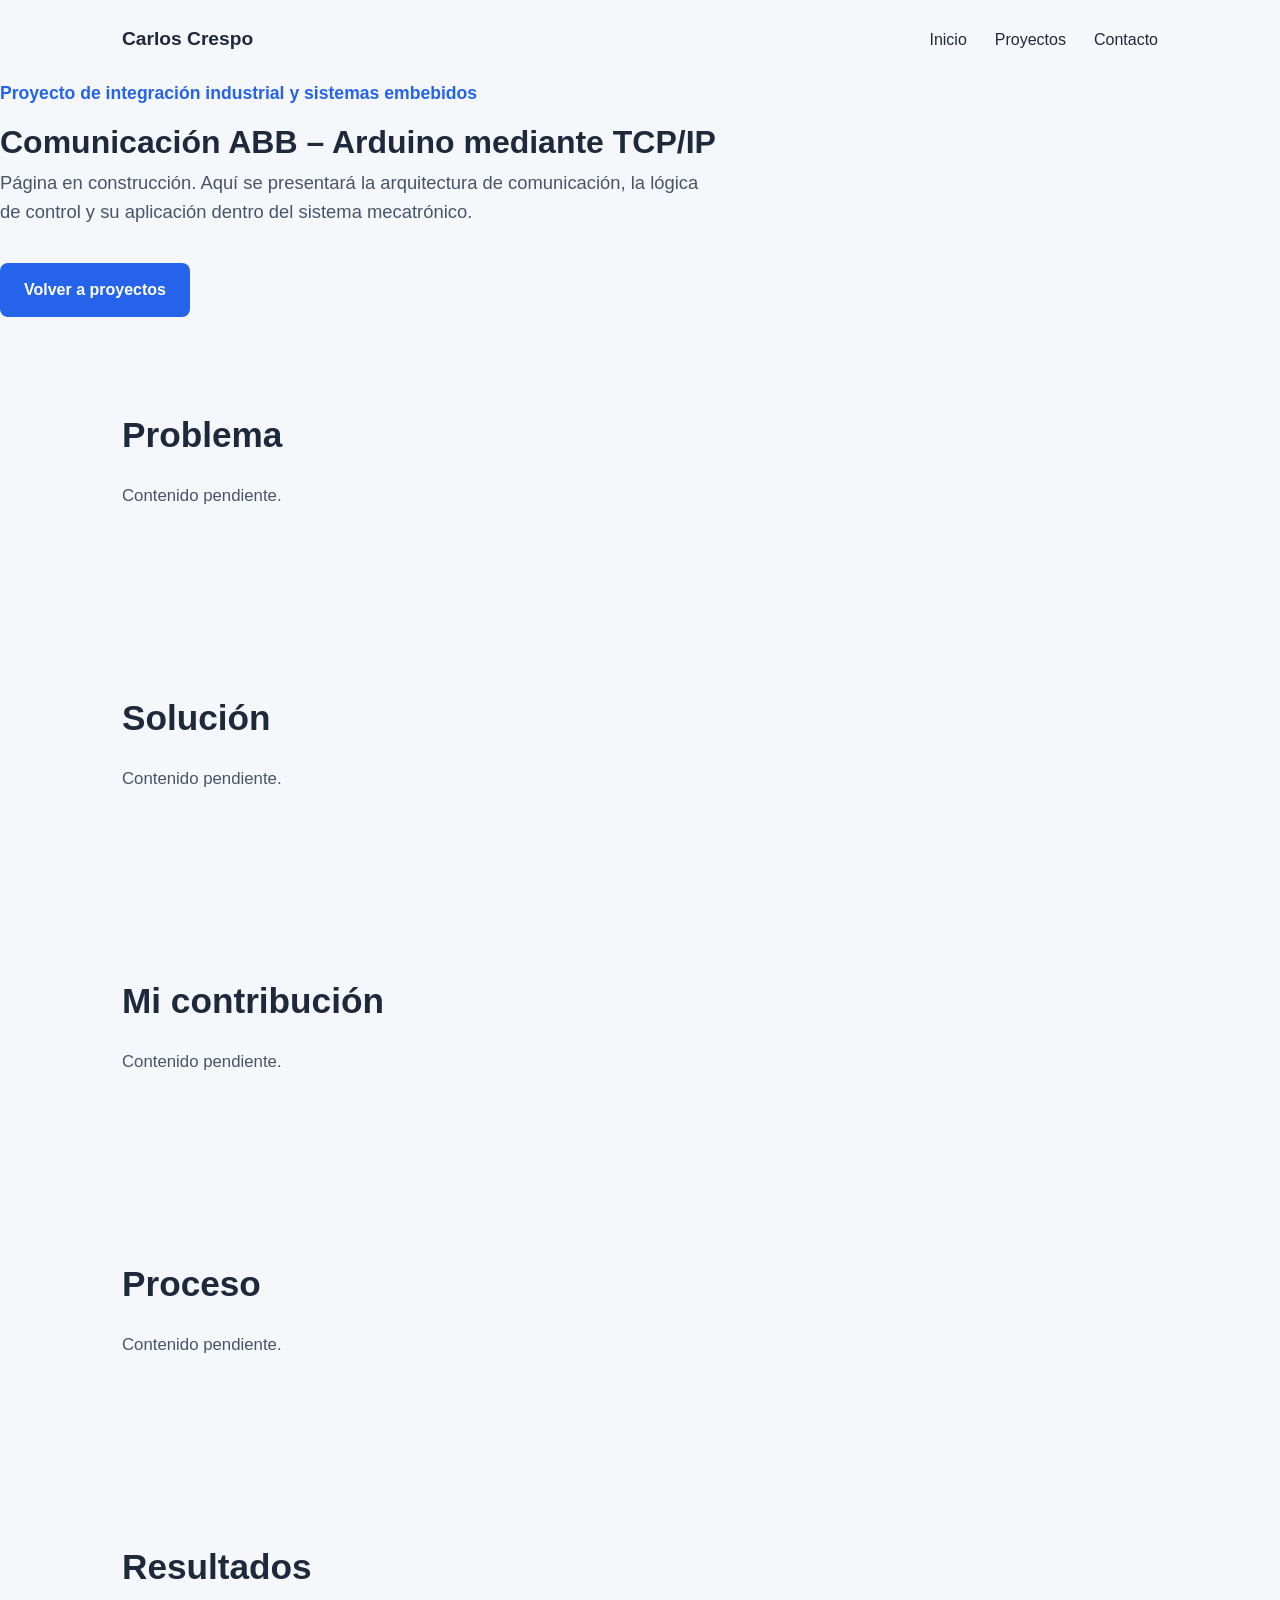
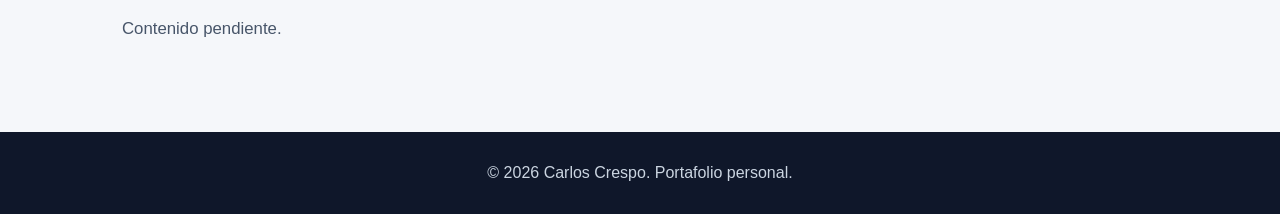
==== projects/abb-arduino-tcp.html @ 884f3fa5 "Crear página del proyecto ABB Arduino TCP IP" ====
<!DOCTYPE html>
<html lang="es">
<head>
    <meta charset="UTF-8">
    <meta name="viewport" content="width=device-width, initial-scale=1.0">
    <title>Comunicación ABB Arduino TCP/IP| Carlos Crespo</title>
    <link rel="stylesheet" href="../style.css">
</head>

<body>

    <header class="project-header">
        <nav class="navbar">
            <div class="logo">Carlos Crespo</div>

            <ul class="nav-links">
                <li><a href="../index.html">Inicio</a></li>
                <li><a href="../index.html#projects">Proyectos</a></li>
                <li><a href="../index.html#contact">Contacto</a></li>
            </ul>
        </nav>

        <div class="project-hero">
            <p class="intro">Proyecto de integración industrial y sistemas embebidos</p>
            <h1>Comunicación ABB – Arduino mediante TCP/IP</h1>
            <p class="description">
                Página en construcción. Aquí se presentará la arquitectura de comunicación,
                la lógica de control y su aplicación dentro del sistema mecatrónico.
            </p>

            <a href="../index.html#projects" class="button">Volver a proyectos</a>
        </div>
    </header>

    <main>

        <section class="section project-detail">
            <h2>Problema</h2>
            <p>
                Contenido pendiente.
            </p>
        </section>

        <section class="section project-detail">
            <h2>Solución</h2>
            <p>
                Contenido pendiente.
            </p>
        </section>

        <section class="section project-detail">
            <h2>Mi contribución</h2>
            <p>
                Contenido pendiente.
            </p>
        </section>

        <section class="section project-detail">
            <h2>Proceso</h2>
            <p>
                Contenido pendiente.
            </p>
        </section>

        <section class="section project-detail">
            <h2>Resultados</h2>
            <p>
                Contenido pendiente.
            </p>
        </section>

    </main>

    <footer>
        <p>© 2026 Carlos Crespo. Portafolio personal.</p>
    </footer>

</body>
</html>
---- style.css ----
/* ===== ESTILOS GENERALES ===== */

* {
    margin: 0;
    padding: 0;
    box-sizing: border-box;
}

html {
    scroll-behavior: smooth;
}

body {
    font-family: Arial, Helvetica, sans-serif;
    background-color: #f5f7fa;
    color: #1e293b;
    line-height: 1.6;
}

/* ===== BARRA DE NAVEGACIÓN ===== */

.navbar {
    width: 100%;
    max-width: 1100px;
    margin: 0 auto;
    padding: 24px 32px;

    display: flex;
    justify-content: space-between;
    align-items: center;
}

.logo {
    font-size: 1.2rem;
    font-weight: bold;
}

.nav-links {
    list-style: none;
    display: flex;
    gap: 28px;
}

.nav-links a {
    text-decoration: none;
    color: #1e293b;
    font-weight: 500;
}

.nav-links a:hover {
    color: #2563eb;
}

/* ===== PORTADA ===== */

.hero {
    min-height: 100vh;
    background-color: #ffffff;
}

.hero-content {
    width: 100%;
    max-width: 1100px;
    margin: 0 auto;
    padding: 110px 32px 140px;
}

.intro {
    font-size: 1.1rem;
    color: #2563eb;
    font-weight: bold;
    margin-bottom: 10px;
}

.hero h1 {
    font-size: 3.8rem;
    line-height: 1.1;
    margin-bottom: 12px;
}

.hero h2 {
    font-size: 2rem;
    font-weight: 500;
    color: #475569;
    margin-bottom: 24px;
}

.description {
    max-width: 720px;
    font-size: 1.15rem;
    color: #475569;
    margin-bottom: 36px;
}

.button {
    display: inline-block;
    background-color: #2563eb;
    color: #ffffff;
    text-decoration: none;
    padding: 14px 24px;
    border-radius: 8px;
    font-weight: bold;
}

.button:hover {
    background-color: #1d4ed8;
}

/* ===== SECCIONES ===== */

.section {
    width: 100%;
    max-width: 1100px;
    margin: 0 auto;
    padding: 90px 32px;
}

.section h2 {
    font-size: 2.2rem;
    margin-bottom: 20px;
}

.section p {
    max-width: 800px;
    font-size: 1.05rem;
    color: #475569;
}

/* ===== PROYECTOS ===== */

.section-header {
    margin-bottom: 42px;
}

.section-header p {
    margin-top: 12px;
}

.projects-grid {
    display: grid;
    grid-template-columns: repeat(2, 1fr);
    gap: 28px;
}

.project-card {
    background-color: #ffffff;
    border: 1px solid #e2e8f0;
    border-radius: 18px;
    padding: 30px;
    box-shadow: 0 12px 30px rgba(15, 23, 42, 0.06);
    transition: transform 0.25s ease, box-shadow 0.25s ease;
}

.project-card:hover {
    transform: translateY(-6px);
    box-shadow: 0 18px 40px rgba(15, 23, 42, 0.12);
}

.project-content h3 {
    font-size: 1.35rem;
    line-height: 1.3;
    margin-bottom: 16px;
}

.project-content p {
    font-size: 1rem;
    color: #475569;
    margin-bottom: 22px;
}

.project-tags {
    display: flex;
    flex-wrap: wrap;
    gap: 10px;
    margin-bottom: 26px;
}

.project-tags span {
    display: inline-block;
    background-color: #eff6ff;
    color: #1d4ed8;
    padding: 7px 12px;
    border-radius: 999px;
    font-size: 0.88rem;
    font-weight: 600;
}

.project-link {
    display: inline-block;
    text-decoration: none;
    color: #2563eb;
    font-weight: bold;
    transition: color 0.2s ease;
}

.project-link:hover {
    color: #1d4ed8;
}

/* ===== PIE DE PÁGINA ===== */

footer {
    background-color: #0f172a;
    color: #cbd5e1;
    text-align: center;
    padding: 28px 20px;
}

/* ===== RESPONSIVE ===== */

@media (max-width: 768px) {
    .navbar {
        flex-direction: column;
        gap: 18px;
    }

    .nav-links {
        gap: 16px;
        flex-wrap: wrap;
        justify-content: center;
    }

    .hero-content {
        padding-top: 80px;
    }

    .hero h1 {
        font-size: 2.6rem;
    }

    .hero h2 {
        font-size: 1.5rem;
    }

    .description {
        font-size: 1rem;
    }

    .section h2 {
        font-size: 1.8rem;
    }
        .projects-grid {
        grid-template-columns: 1fr;
    }

    .project-card {
        padding: 24px;
    }
}
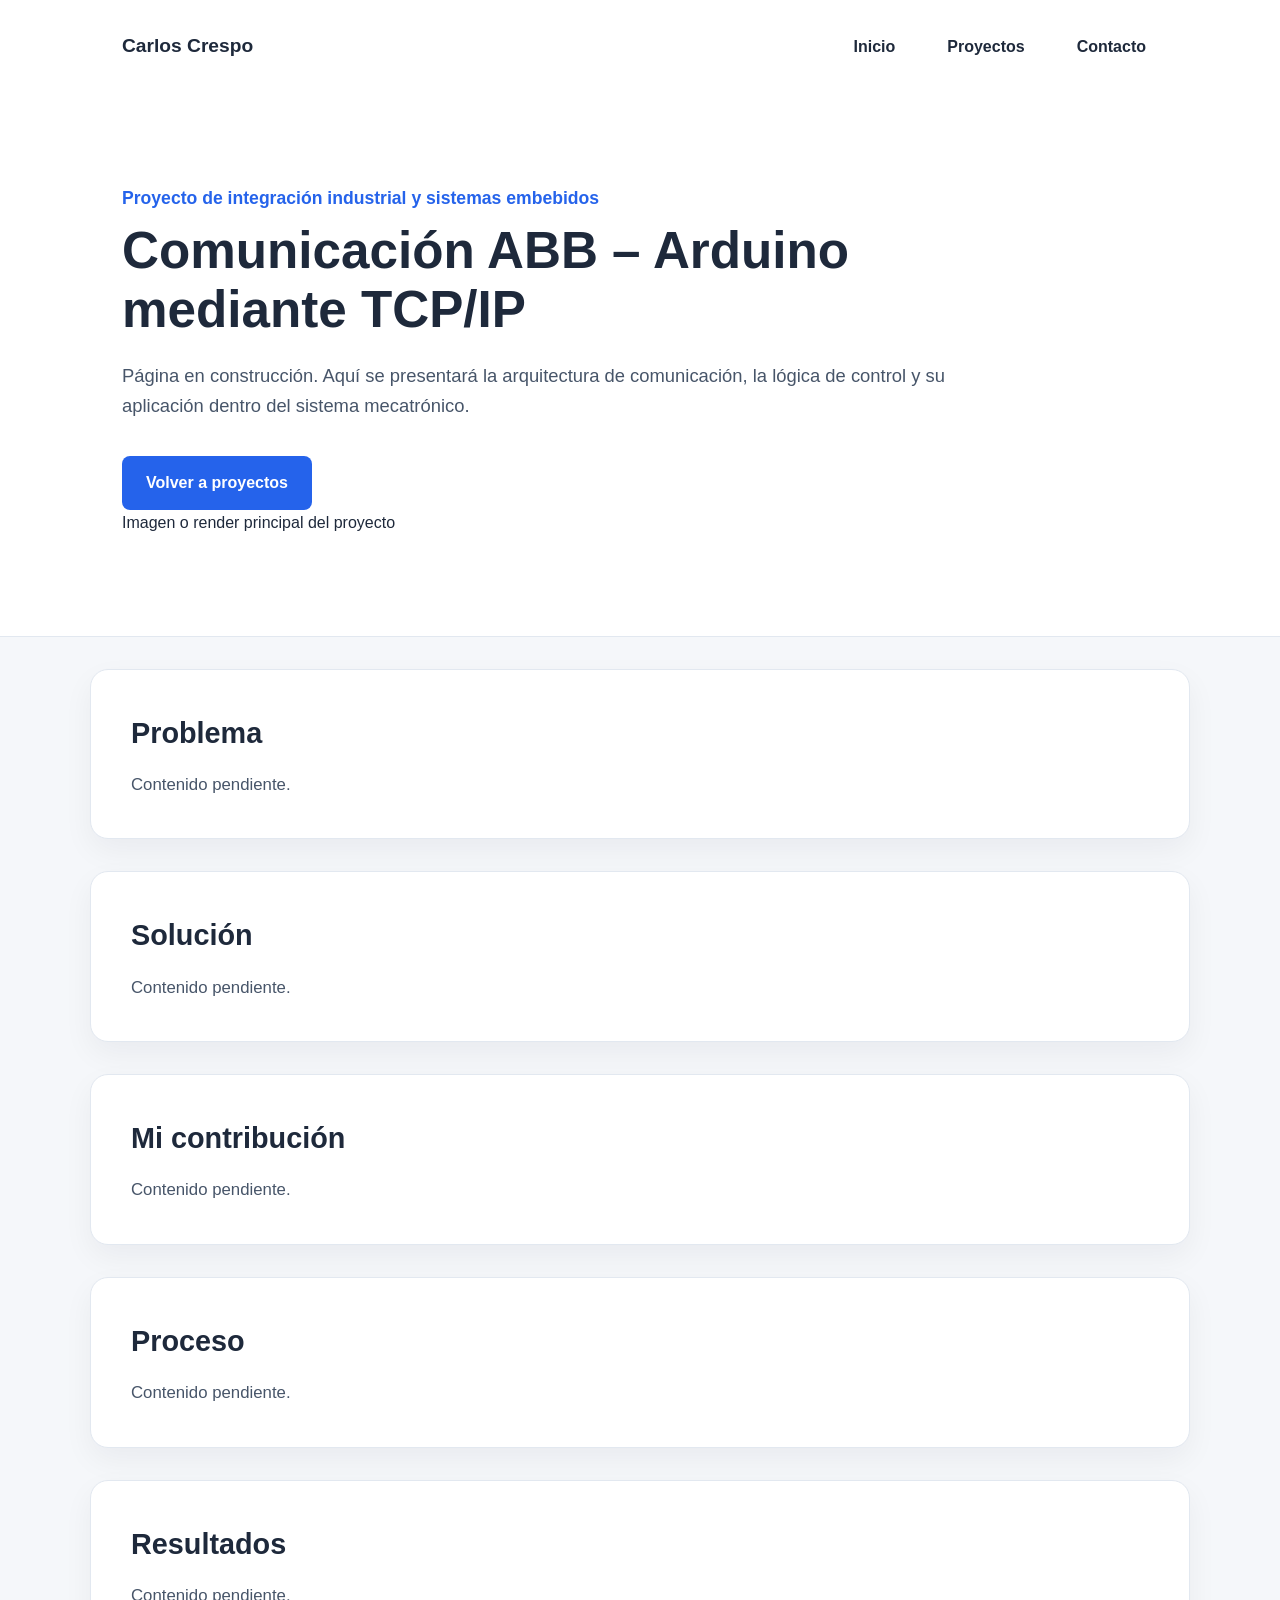
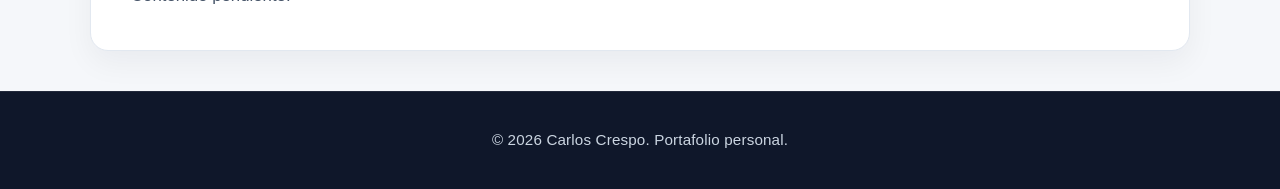
==== commit c888e65c: "Preparar Imagenes de proyectos" ====
--- a/projects/abb-arduino-tcp.html
+++ b/projects/abb-arduino-tcp.html
@@ -29,6 +29,11 @@
             </p>
 
             <a href="../index.html#projects" class="button">Volver a proyectos</a>
+            
+            <div class="project-hero-media">
+                <span>Imagen o render principal del proyecto</span>
+            </div>
+
         </div>
     </header>
 
--- a/style.css
+++ b/style.css
@@ -23,7 +23,7 @@
     width: 100%;
     max-width: 1100px;
     margin: 0 auto;
-    padding: 24px 32px;
+    padding: 26px 32px;
 
     display: flex;
     justify-content: space-between;
@@ -42,12 +42,17 @@
 }
 
 .nav-links a {
+    display: inline-block;
     text-decoration: none;
     color: #1e293b;
-    font-weight: 500;
+    font-weight: 600;
+    padding: 8px 12px;
+    border-radius: 999px;
+    transition: background-color 0.2s ease, color 0.2s ease;
 }
 
 .nav-links a:hover {
+    background-color: #eff6ff;
     color: #2563eb;
 }
 
@@ -63,6 +68,17 @@
     max-width: 1100px;
     margin: 0 auto;
     padding: 110px 32px 140px;
+}
+
+.hero-grid {
+    display: grid;
+    grid-template-columns: 1.45fr 0.85fr;
+    gap: 56px;
+    align-items: center;
+}
+
+.hero-main {
+    max-width: 760px;
 }
 
 .intro {
@@ -106,6 +122,37 @@
     background-color: #1d4ed8;
 }
 
+.hero-panel {
+    background-color: #f8fafc;
+    border: 1px solid #e2e8f0;
+    border-radius: 24px;
+    padding: 34px;
+    box-shadow: 0 18px 45px rgba(15, 23, 42, 0.08);
+}
+
+.hero-panel-label {
+    font-size: 0.95rem;
+    font-weight: bold;
+    color: #2563eb;
+    margin-bottom: 20px;
+}
+
+.hero-panel-items {
+    display: flex;
+    flex-direction: column;
+    gap: 14px;
+}
+
+.hero-panel-items span {
+    display: block;
+    background-color: #ffffff;
+    border: 1px solid #e2e8f0;
+    border-radius: 14px;
+    padding: 14px 16px;
+    font-weight: 600;
+    color: #1e293b;
+}
+
 /* ===== SECCIONES ===== */
 
 .section {
@@ -197,13 +244,200 @@
     color: #1d4ed8;
 }
 
+/* ===== SOBRE MÍ ===== */
+
+.about-grid {
+    display: grid;
+    grid-template-columns: 1.4fr 1fr;
+    gap: 32px;
+    align-items: stretch;
+}
+
+.about-text,
+.about-highlight {
+    background-color: #ffffff;
+    border: 1px solid #e2e8f0;
+    border-radius: 18px;
+    padding: 34px;
+    box-shadow: 0 12px 30px rgba(15, 23, 42, 0.05);
+}
+
+.about-text p {
+    max-width: none;
+    font-size: 1.08rem;
+}
+
+.about-highlight h3 {
+    font-size: 1.3rem;
+    margin-bottom: 14px;
+}
+
+.about-highlight p {
+    max-width: none;
+    font-size: 1rem;
+}
+
+
+/* ===== ÁREAS TÉCNICAS ===== */
+
+.skills-grid {
+    display: grid;
+    grid-template-columns: repeat(2, 1fr);
+    gap: 28px;
+}
+
+.skill-card {
+    background-color: #ffffff;
+    border: 1px solid #e2e8f0;
+    border-radius: 18px;
+    padding: 30px;
+    box-shadow: 0 12px 30px rgba(15, 23, 42, 0.05);
+}
+
+.skill-card h3 {
+    font-size: 1.3rem;
+    margin-bottom: 14px;
+}
+
+.skill-card p {
+    max-width: none;
+    font-size: 1rem;
+}
+
+
+/* ===== LOGROS ===== */
+
+.achievements-grid {
+    display: grid;
+    grid-template-columns: repeat(3, 1fr);
+    gap: 28px;
+}
+
+.achievement-card {
+    background-color: #ffffff;
+    border: 1px solid #e2e8f0;
+    border-radius: 18px;
+    padding: 30px;
+    box-shadow: 0 12px 30px rgba(15, 23, 42, 0.05);
+}
+
+.achievement-card h3 {
+    font-size: 1.22rem;
+    margin-bottom: 14px;
+}
+
+.achievement-card p {
+    max-width: none;
+    font-size: 1rem;
+}
+
+
+/* ===== CONTACTO ===== */
+
+.contact-box {
+    background-color: #ffffff;
+    border: 1px solid #e2e8f0;
+    border-radius: 24px;
+    padding: 44px;
+    display: flex;
+    justify-content: space-between;
+    align-items: center;
+    gap: 36px;
+    box-shadow: 0 12px 30px rgba(15, 23, 42, 0.06);
+}
+
+.contact-text h2 {
+    font-size: 2.2rem;
+    margin-bottom: 14px;
+}
+
+.contact-text p {
+    max-width: 600px;
+}
+
+.contact-links {
+    display: flex;
+    flex-wrap: wrap;
+    gap: 14px;
+}
+
+.contact-link {
+    display: inline-block;
+    text-decoration: none;
+    background-color: #eff6ff;
+    color: #1d4ed8;
+    padding: 13px 20px;
+    border-radius: 999px;
+    font-weight: bold;
+    transition: background-color 0.2s ease, color 0.2s ease;
+}
+
+.contact-link:hover {
+    background-color: #2563eb;
+    color: #ffffff;
+}
+
+/* ===== PÁGINAS INDIVIDUALES DE PROYECTO ===== */
+
+.project-header {
+    background-color: #ffffff;
+    border-bottom: 1px solid #e2e8f0;
+}
+
+.project-hero {
+    width: 100%;
+    max-width: 1100px;
+    margin: 0 auto;
+    padding: 90px 32px 100px;
+}
+
+.project-hero h1 {
+    max-width: 900px;
+    font-size: 3.2rem;
+    line-height: 1.15;
+    margin-bottom: 22px;
+}
+
+.project-hero .description {
+    max-width: 850px;
+    margin-bottom: 36px;
+}
+
+.project-detail {
+    background-color: #ffffff;
+    border: 1px solid #e2e8f0;
+    border-radius: 18px;
+    padding: 40px;
+    margin-top: 32px;
+    margin-bottom: 32px;
+    box-shadow: 0 12px 30px rgba(15, 23, 42, 0.05);
+}
+
+.project-detail h2 {
+    font-size: 1.8rem;
+    margin-bottom: 16px;
+}
+
+.project-detail p {
+    max-width: 900px;
+    font-size: 1.05rem;
+    color: #475569;
+}
+
 /* ===== PIE DE PÁGINA ===== */
 
 footer {
+    margin-top: 40px;
     background-color: #0f172a;
     color: #cbd5e1;
     text-align: center;
-    padding: 28px 20px;
+    padding: 36px 20px;
+    border-top: 1px solid rgba(255, 255, 255, 0.08);
+}
+
+footer p {
+    font-size: 0.95rem;
+    letter-spacing: 0.01em;
 }
 
 /* ===== RESPONSIVE ===== */
@@ -215,7 +449,7 @@
     }
 
     .nav-links {
-        gap: 16px;
+        gap: 10px;
         flex-wrap: wrap;
         justify-content: center;
     }
@@ -246,4 +480,58 @@
     .project-card {
         padding: 24px;
     }
-}
+    .project-hero {
+        padding: 70px 24px 80px;
+    }
+
+    .project-hero h1 {
+        font-size: 2.3rem;
+    }
+
+    .project-detail {
+        padding: 28px 24px;
+        margin-top: 22px;
+        margin-bottom: 22px;
+    }
+
+    .project-detail h2 {
+        font-size: 1.5rem;
+    }
+
+        .about-grid,
+    .skills-grid,
+    .achievements-grid {
+        grid-template-columns: 1fr;
+    }
+
+    .about-text,
+    .about-highlight,
+    .skill-card,
+    .achievement-card {
+        padding: 24px;
+    }
+
+    .contact-box {
+        flex-direction: column;
+        align-items: flex-start;
+        padding: 30px 24px;
+    }
+
+    .contact-text h2 {
+        font-size: 1.8rem;
+    }
+
+    .contact-links {
+        width: 100%;
+    }
+
+        .hero-grid {
+        grid-template-columns: 1fr;
+        gap: 40px;
+    }
+
+    .hero-panel {
+        padding: 26px 22px;
+    }
+    
+}
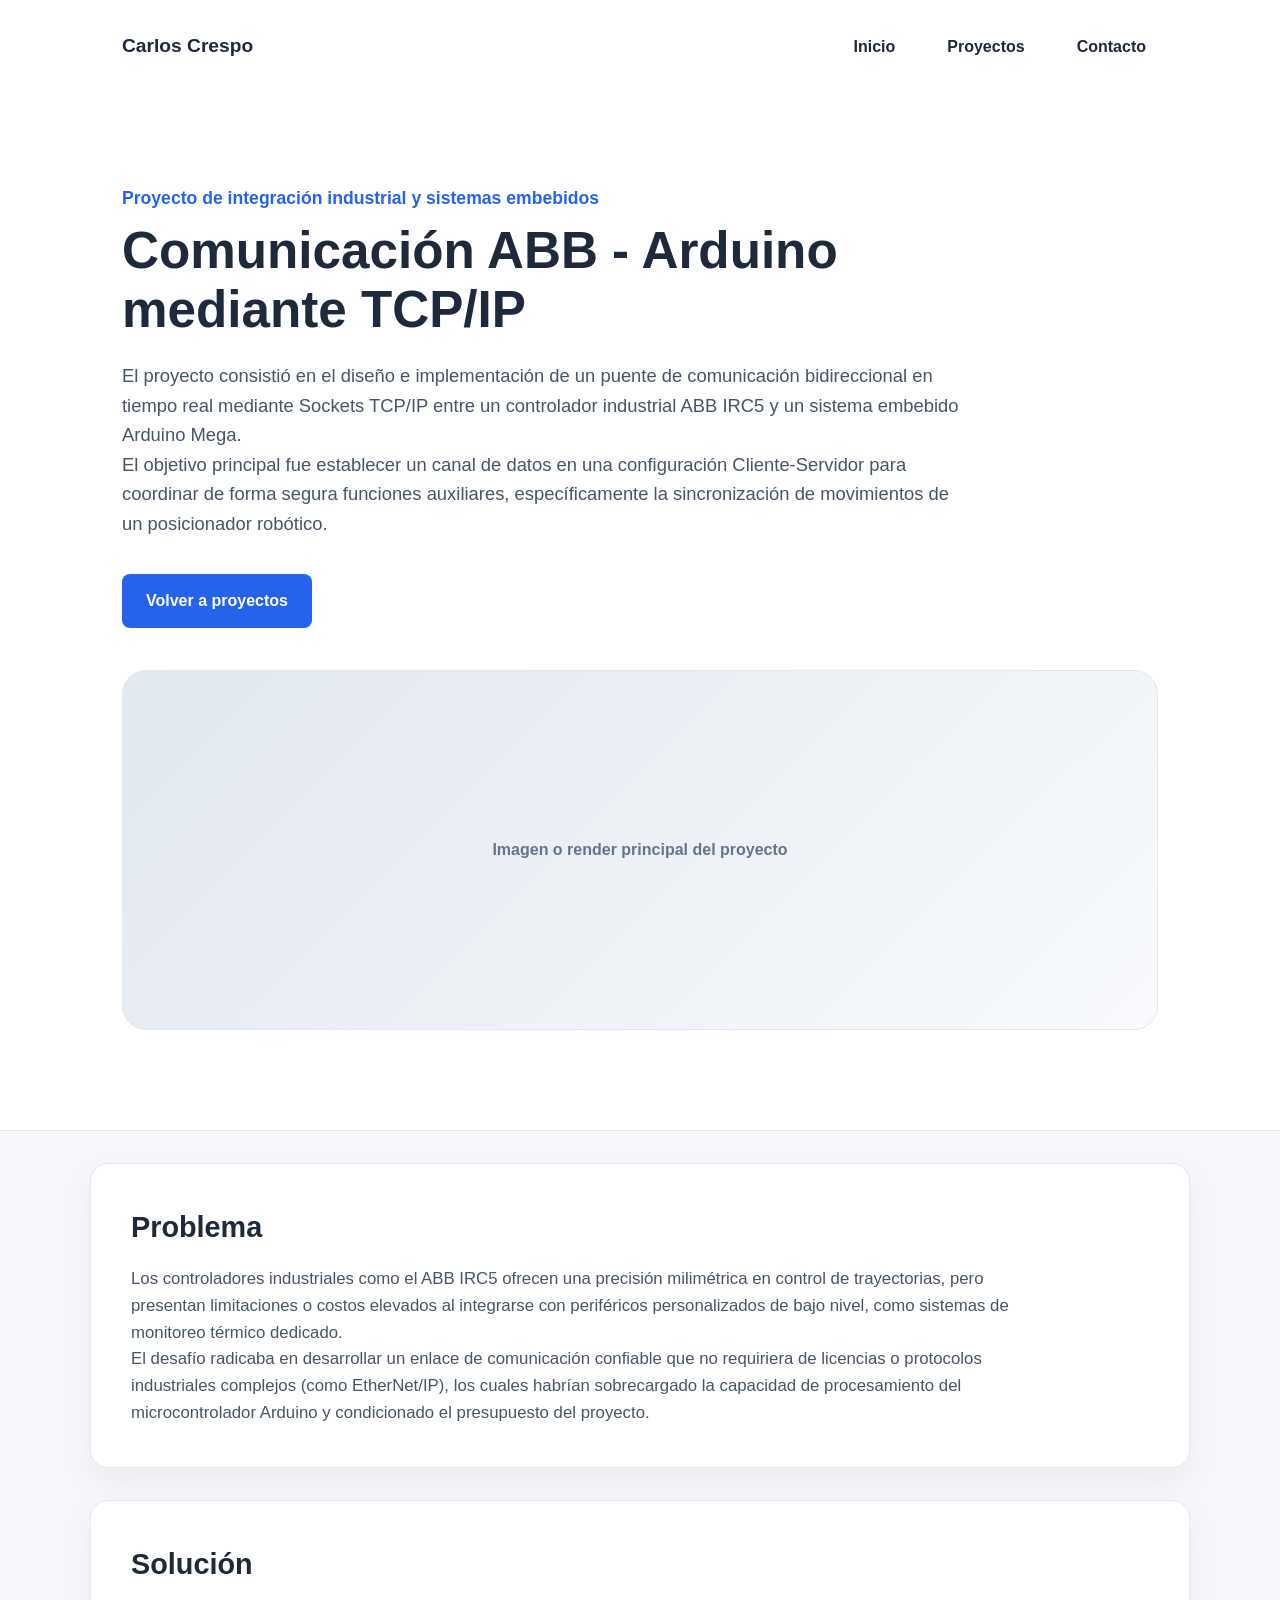
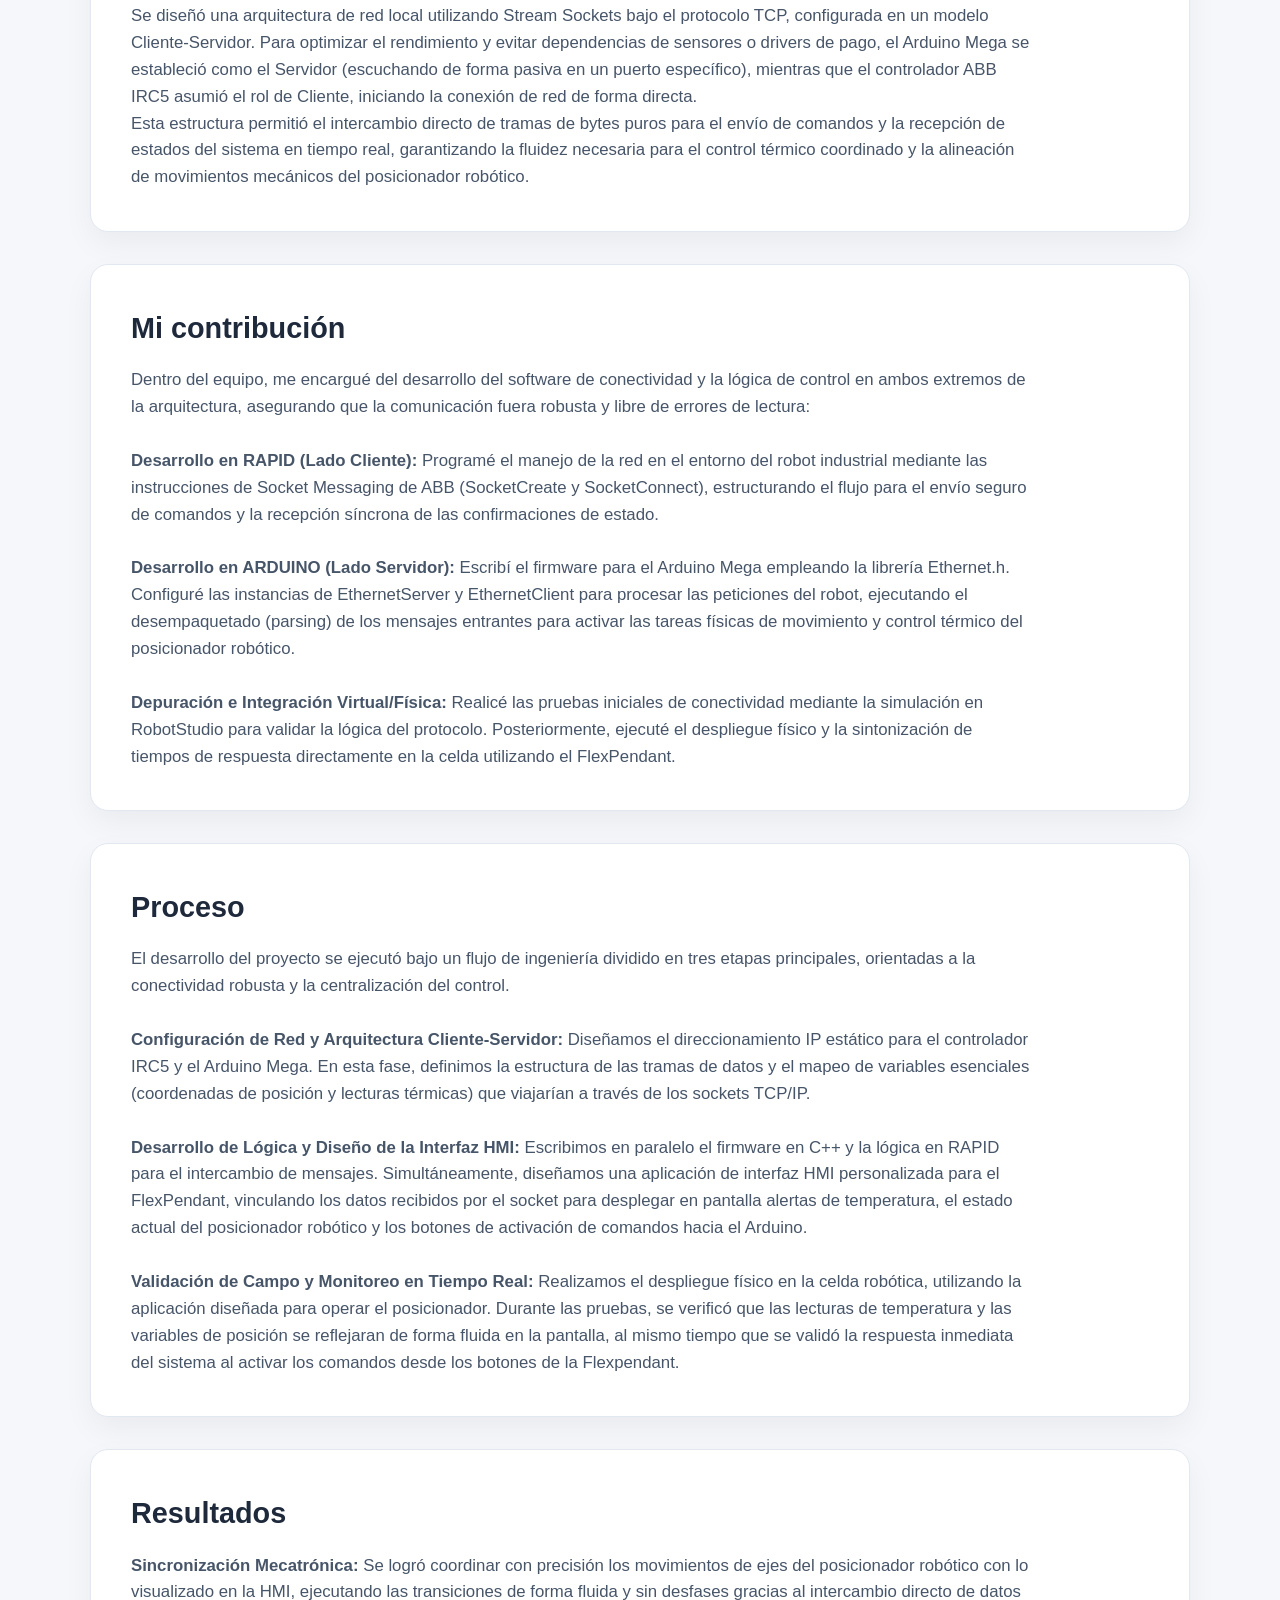
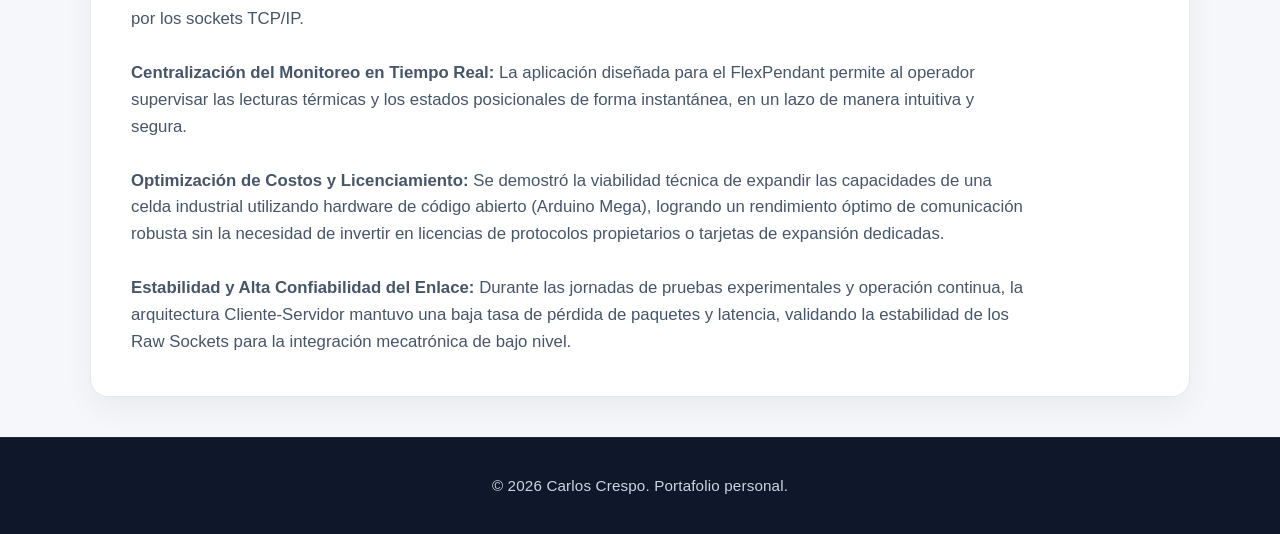
==== commit b6520735: "Contenido Proyectos: TCP - KIT" ====
--- a/projects/abb-arduino-tcp.html
+++ b/projects/abb-arduino-tcp.html
@@ -22,10 +22,12 @@
 
         <div class="project-hero">
             <p class="intro">Proyecto de integración industrial y sistemas embebidos</p>
-            <h1>Comunicación ABB – Arduino mediante TCP/IP</h1>
+            <h1>Comunicación ABB - Arduino mediante TCP/IP</h1>
             <p class="description">
-                Página en construcción. Aquí se presentará la arquitectura de comunicación,
-                la lógica de control y su aplicación dentro del sistema mecatrónico.
+                El proyecto consistió en el diseño e implementación de un puente de comunicación bidireccional en tiempo real mediante
+                Sockets TCP/IP entre un controlador industrial ABB IRC5 y un sistema embebido Arduino Mega.<br>
+                El objetivo principal fue establecer un canal de datos en una configuración Cliente-Servidor para coordinar de forma segura funciones auxiliares,  
+                específicamente la sincronización de movimientos de un posicionador robótico.
             </p>
 
             <a href="../index.html#projects" class="button">Volver a proyectos</a>
@@ -42,35 +44,87 @@
         <section class="section project-detail">
             <h2>Problema</h2>
             <p>
-                Contenido pendiente.
+                Los controladores industriales como el ABB IRC5 ofrecen una precisión milimétrica en control de trayectorias, pero presentan 
+                limitaciones o costos elevados al integrarse con periféricos personalizados de bajo nivel, como sistemas de monitoreo térmico 
+                dedicado. <br>
+                El desafío radicaba en desarrollar un enlace de comunicación confiable que no requiriera de licencias o protocolos
+                industriales complejos (como EtherNet/IP), los cuales habrían sobrecargado la capacidad de procesamiento del microcontrolador 
+                Arduino y condicionado el presupuesto del proyecto.
             </p>
         </section>
 
         <section class="section project-detail">
             <h2>Solución</h2>
             <p>
-                Contenido pendiente.
+                Se diseñó una arquitectura de red local utilizando Stream Sockets bajo el protocolo TCP, configurada en un modelo Cliente-Servidor. 
+                Para optimizar el rendimiento y evitar dependencias de sensores o drivers de pago, el Arduino Mega se estableció como el Servidor 
+                (escuchando de forma pasiva en un puerto específico), mientras que el controlador ABB IRC5 asumió el rol de Cliente, iniciando la
+                conexión de red de forma directa.<br>
+                Esta estructura permitió el intercambio directo de tramas de bytes puros para el envío de comandos y la recepción de estados del sistema
+                en tiempo real, garantizando la fluidez necesaria para el control térmico coordinado y la alineación de movimientos mecánicos del 
+                posicionador robótico.
             </p>
         </section>
 
         <section class="section project-detail">
             <h2>Mi contribución</h2>
             <p>
-                Contenido pendiente.
+                Dentro del equipo, me encargué del desarrollo del software de conectividad y la lógica de control en ambos extremos de la arquitectura,
+                asegurando que la comunicación fuera robusta y libre de errores de lectura:<br><br>
+
+                <b>Desarrollo en RAPID (Lado Cliente):</b> Programé el manejo de la red en el entorno del robot industrial mediante las instrucciones 
+                de Socket Messaging de ABB (SocketCreate y SocketConnect), estructurando el flujo para el envío seguro de comandos y la recepción síncrona
+                de las confirmaciones de estado.<br><br>
+
+                <b>Desarrollo en ARDUINO (Lado Servidor):</b> Escribí el firmware para el Arduino Mega empleando la librería Ethernet.h. Configuré las instancias
+                de EthernetServer y EthernetClient para procesar las peticiones del robot, ejecutando el desempaquetado (parsing) de los mensajes entrantes para
+                activar las tareas físicas de movimiento y control térmico del posicionador robótico.<br><br>
+
+                <b>Depuración e Integración Virtual/Física:</b> Realicé las pruebas iniciales de conectividad mediante la simulación en RobotStudio para validar 
+                la lógica del protocolo. Posteriormente, ejecuté el despliegue físico y la sintonización de tiempos de respuesta directamente en la celda
+                utilizando el FlexPendant.
+
             </p>
         </section>
 
         <section class="section project-detail">
             <h2>Proceso</h2>
             <p>
-                Contenido pendiente.
+                El desarrollo del proyecto se ejecutó bajo un flujo de ingeniería dividido en tres etapas principales, orientadas a la conectividad 
+                robusta y la centralización del control.<br><br>
+
+                <b>Configuración de Red y Arquitectura Cliente-Servidor:</b> Diseñamos el direccionamiento IP estático para el controlador IRC5 y el
+                Arduino Mega. En esta fase, definimos la estructura de las tramas de datos y el mapeo de variables esenciales (coordenadas de posición y 
+                lecturas térmicas) que viajarían a través de los sockets TCP/IP.<br><br>
+
+                <b>Desarrollo de Lógica y Diseño de la Interfaz HMI:</b> Escribimos en paralelo el firmware en C++ y la lógica en RAPID para el intercambio 
+                de mensajes. Simultáneamente, diseñamos una aplicación de interfaz HMI personalizada para el FlexPendant, vinculando los datos recibidos por
+                el socket para desplegar en pantalla alertas de temperatura, el estado actual del posicionador robótico y los botones de activación de comandos
+                hacia el Arduino.<br><br>
+
+                <b>Validación de Campo y Monitoreo en Tiempo Real:</b> Realizamos el despliegue físico en la celda robótica, utilizando la aplicación diseñada
+                para operar el posicionador. Durante las pruebas, se verificó que las lecturas de temperatura y las variables de posición se reflejaran de forma
+                fluida en la pantalla, al mismo tiempo que se validó la respuesta inmediata del sistema al activar los comandos desde los botones de la Flexpendant.
+
             </p>
         </section>
 
         <section class="section project-detail">
             <h2>Resultados</h2>
             <p>
-                Contenido pendiente.
+                <b>Sincronización Mecatrónica:</b> Se logró coordinar con precisión los movimientos de ejes del posicionador robótico con lo visualizado en la HMI,
+                ejecutando las transiciones de forma fluida y sin desfases gracias al intercambio directo de datos por los sockets TCP/IP.<br><br>
+
+                <b>Centralización del Monitoreo en Tiempo Real:</b> La aplicación diseñada para el FlexPendant permite al operador
+                supervisar las lecturas térmicas y los estados posicionales de forma instantánea, en un lazo de manera intuitiva y segura.<br><br>
+
+                <b>Optimización de Costos y Licenciamiento:</b> Se demostró la viabilidad técnica de expandir las capacidades de una celda industrial utilizando
+                hardware de código abierto (Arduino Mega), logrando un rendimiento óptimo de comunicación robusta sin la necesidad de invertir en licencias de
+                protocolos propietarios o tarjetas de expansión dedicadas.<br><br>
+
+                <b>Estabilidad y Alta Confiabilidad del Enlace:</b> Durante las jornadas de pruebas experimentales y operación continua,
+                la arquitectura Cliente-Servidor mantuvo una baja tasa de pérdida de paquetes y latencia, validando la estabilidad de los Raw Sockets para 
+                la integración mecatrónica de bajo nivel.
             </p>
         </section>
 
--- a/style.css
+++ b/style.css
@@ -189,11 +189,30 @@
     gap: 28px;
 }
 
+.project-card-media {
+    height: 210px;
+    background: linear-gradient(135deg, #e2e8f0, #f8fafc);
+    border-bottom: 1px solid #e2e8f0;
+    display: flex;
+    align-items: center;
+    justify-content: center;
+    color: #64748b;
+    font-size: 0.95rem;
+    font-weight: 600;
+}
+
+.project-card-media img {
+    width: 100%;
+    height: 100%;
+    display: block;
+    object-fit: cover;
+}
+
 .project-card {
     background-color: #ffffff;
     border: 1px solid #e2e8f0;
     border-radius: 18px;
-    padding: 30px;
+    overflow: hidden;
     box-shadow: 0 12px 30px rgba(15, 23, 42, 0.06);
     transition: transform 0.25s ease, box-shadow 0.25s ease;
 }
@@ -201,6 +220,10 @@
 .project-card:hover {
     transform: translateY(-6px);
     box-shadow: 0 18px 40px rgba(15, 23, 42, 0.12);
+}
+
+.project-content {
+    padding: 30px;
 }
 
 .project-content h3 {
@@ -243,6 +266,34 @@
 .project-link:hover {
     color: #1d4ed8;
 }
+
+/* ===== IMAGEN DESTACADA DE PORTADA ===== */
+
+.featured-image-section {
+    width: 100%;
+    max-width: 1100px;
+    margin: -40px auto 30px;
+    padding: 0 32px;
+    position: relative;
+    z-index: 2;
+}
+
+.featured-image-container {
+    width: 100%;
+    background-color: #ffffff;
+    border: 1px solid #e2e8f0;
+    border-radius: 24px;
+    overflow: hidden;
+    box-shadow: 0 20px 45px rgba(15, 23, 42, 0.12);
+}
+
+.featured-image {
+    display: block;
+    width: 100%;
+    height: 430px;
+    object-fit: cover;
+}
+
 
 /* ===== SOBRE MÍ ===== */
 
@@ -403,6 +454,20 @@
     margin-bottom: 36px;
 }
 
+.project-hero-media {
+    margin-top: 42px;
+    min-height: 360px;
+    background: linear-gradient(135deg, #e2e8f0, #f8fafc);
+    border: 1px solid #e2e8f0;
+    border-radius: 24px;
+    display: flex;
+    align-items: center;
+    justify-content: center;
+    color: #64748b;
+    font-size: 1rem;
+    font-weight: 600;
+}
+
 .project-detail {
     background-color: #ffffff;
     border: 1px solid #e2e8f0;
@@ -533,5 +598,29 @@
     .hero-panel {
         padding: 26px 22px;
     }
+
+        .project-card-media {
+        height: 180px;
+    }
+
+    .project-content {
+        padding: 24px;
+    }
+
+    .project-hero-media {
+        min-height: 220px;
+        margin-top: 32px;
+        padding: 20px;
+        text-align: center;
+    }
+
+    .featured-image-section {
+        margin: -20px auto 20px;
+        padding: 0 24px;
+    }
+
+    .featured-image {
+        height: 240px;
+    }
     
 }
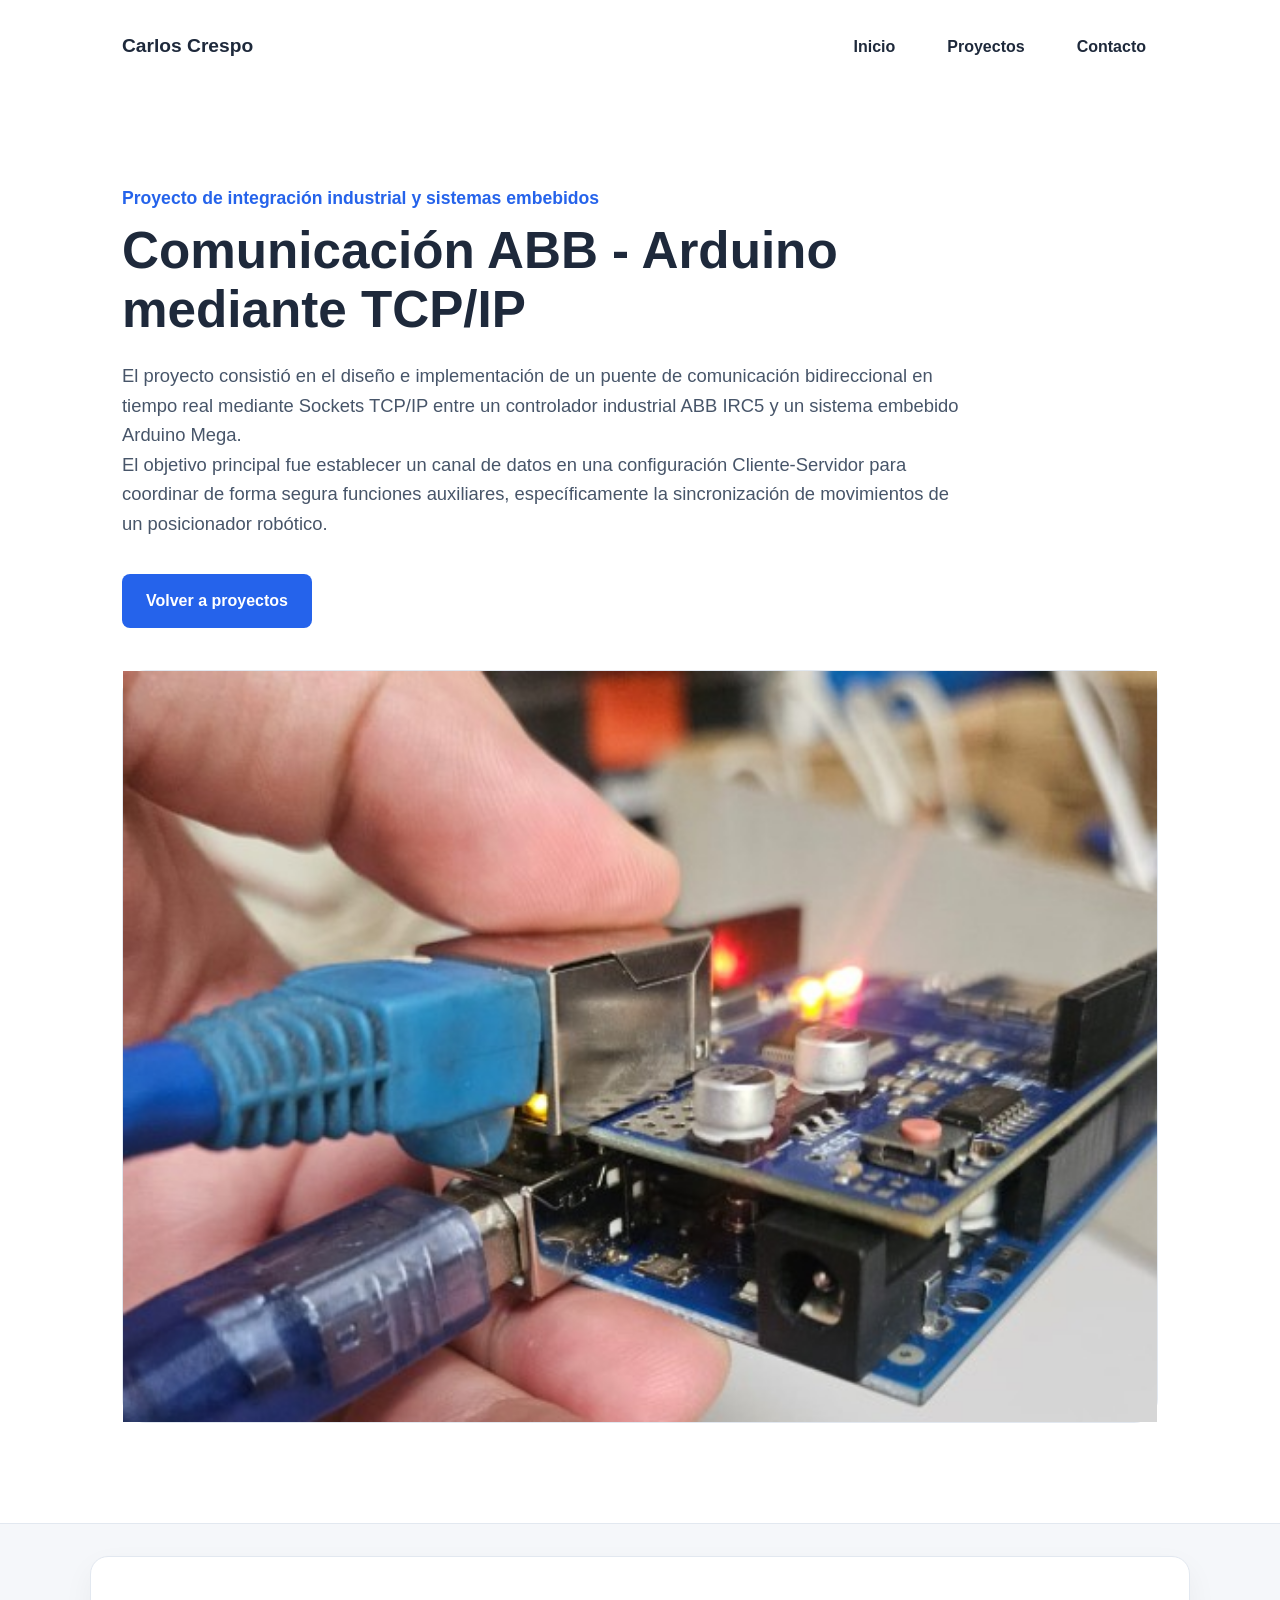
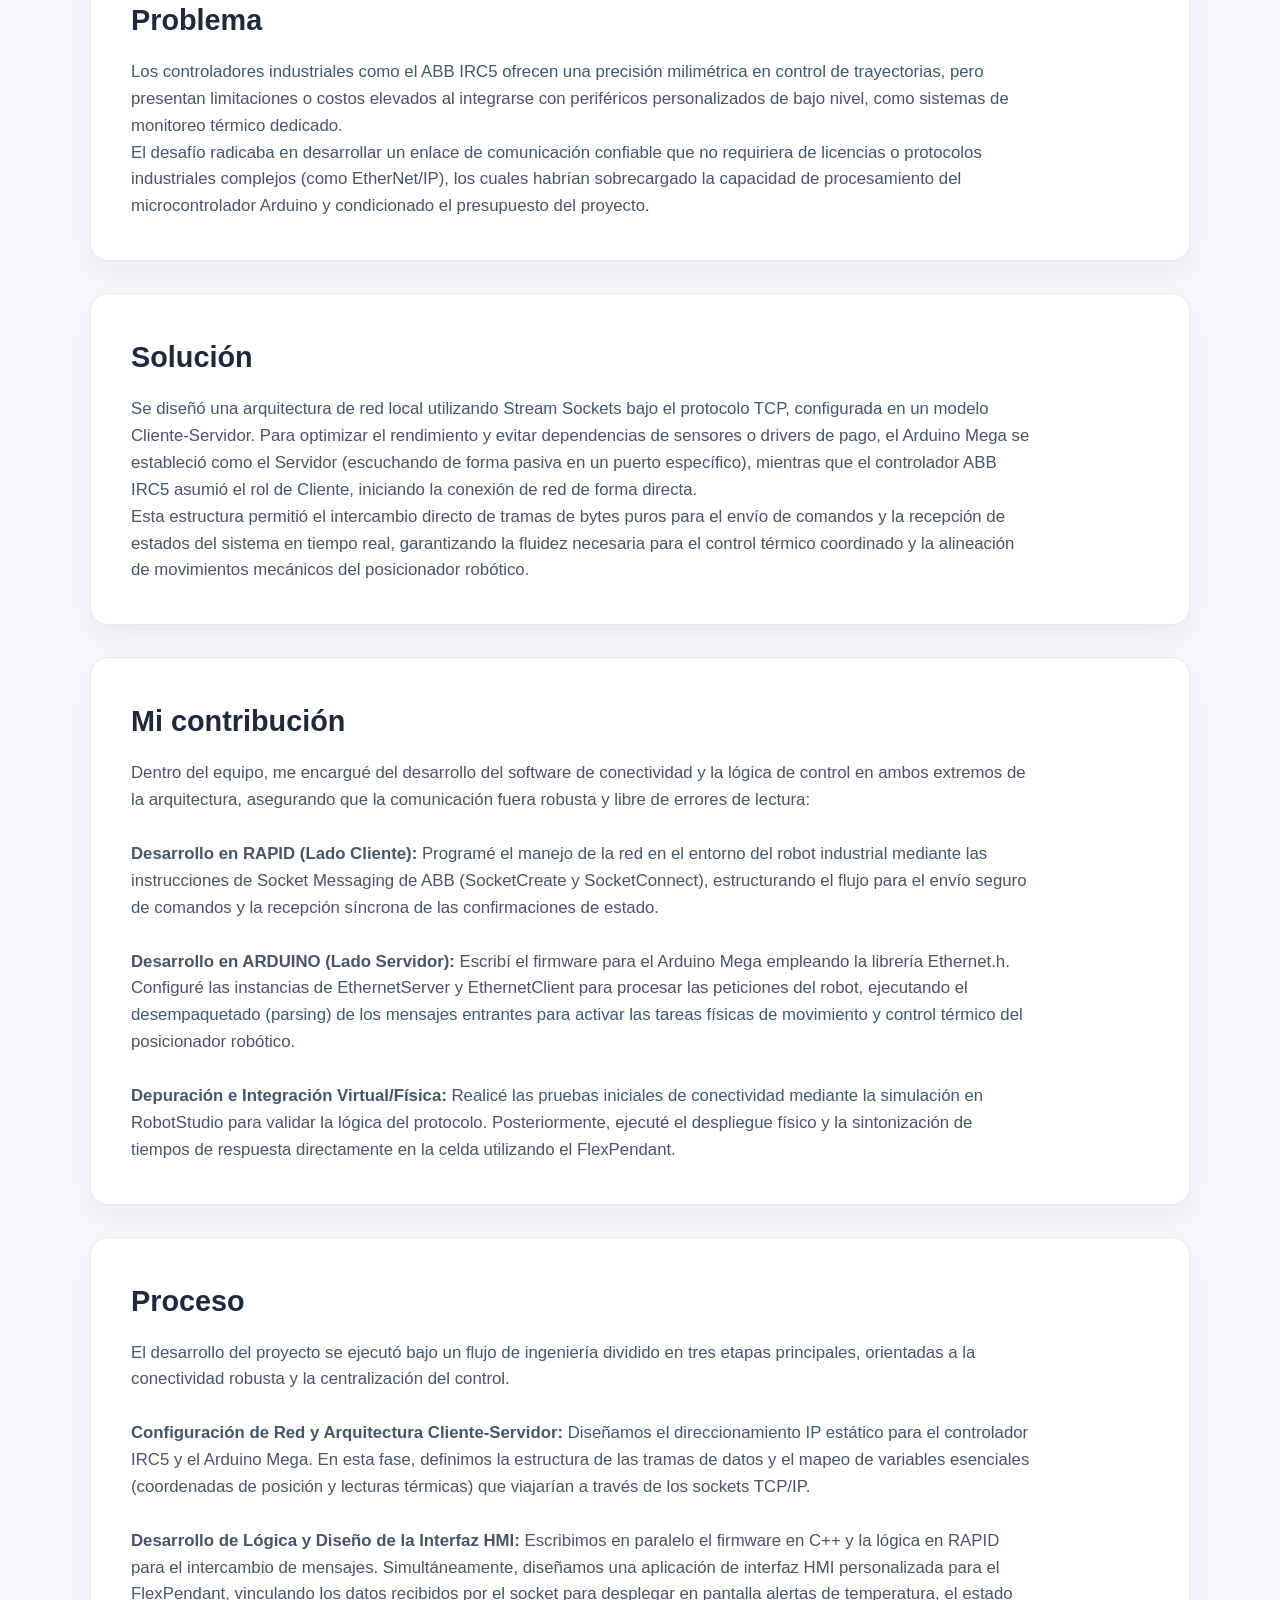
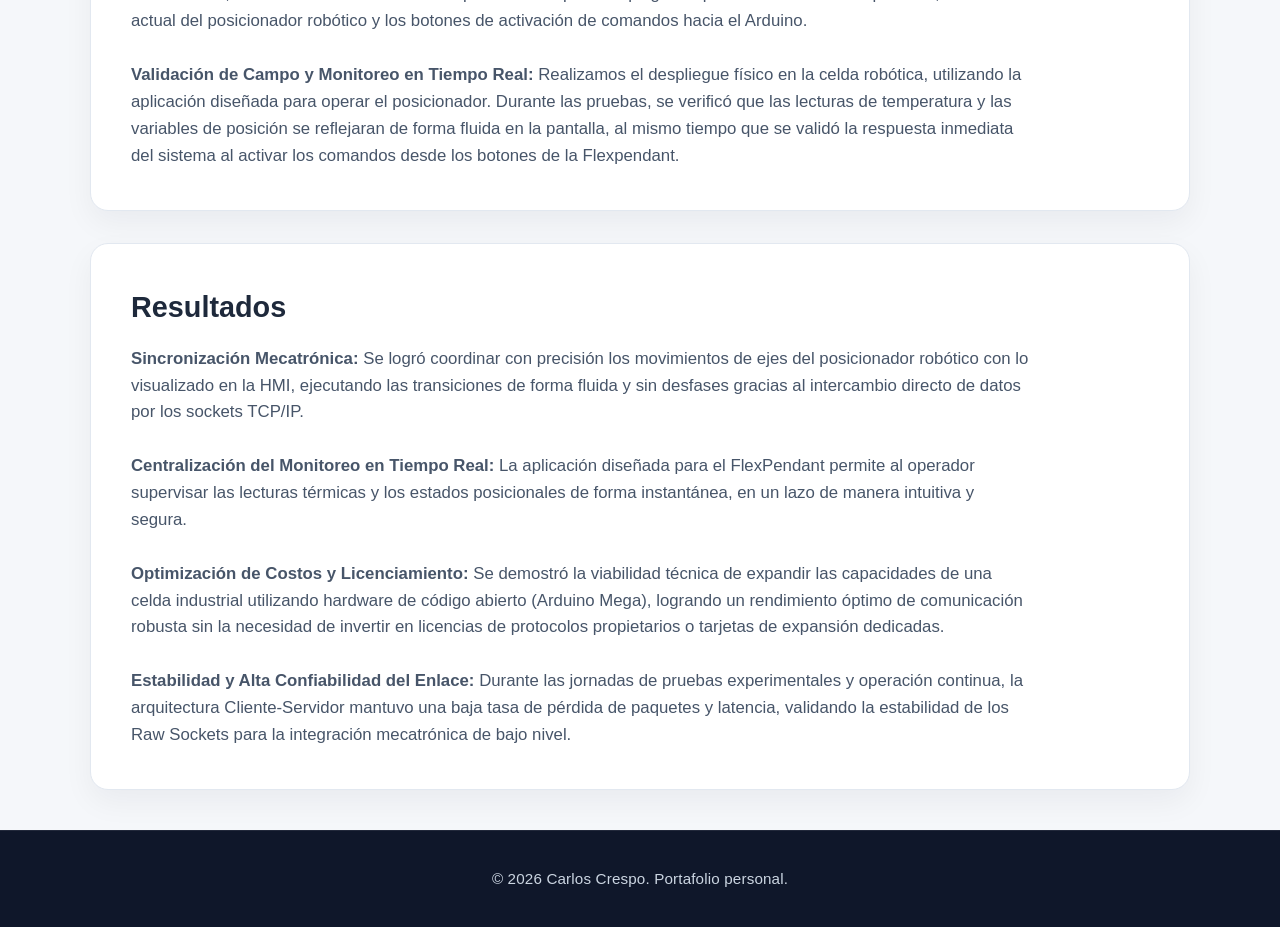
==== commit c009c820: "Renders Actualizaddos V1" ====
--- a/projects/abb-arduino-tcp.html
+++ b/projects/abb-arduino-tcp.html
@@ -33,7 +33,9 @@
             <a href="../index.html#projects" class="button">Volver a proyectos</a>
             
             <div class="project-hero-media">
-                <span>Imagen o render principal del proyecto</span>
+                <img 
+                    src="../assets/img/project-hero/ABB_Arduino/Arduino_Ethernet.jpg"
+                    alt="Arquitectura de comunicación entre ABB IRC5 y Arduino">
             </div>
 
         </div>
--- a/style.css
+++ b/style.css
@@ -468,6 +468,14 @@
     font-weight: 600;
 }
 
+.project-hero-media img {
+    width: 100%;
+    height: 100%;
+    min-height: 360px;
+    display: block;
+    object-fit: cover;
+}
+
 .project-detail {
     background-color: #ffffff;
     border: 1px solid #e2e8f0;
@@ -622,5 +630,9 @@
     .featured-image {
         height: 240px;
     }
+
+    .project-hero-media img {
+    min-height: 220px;
+    }
     
 }
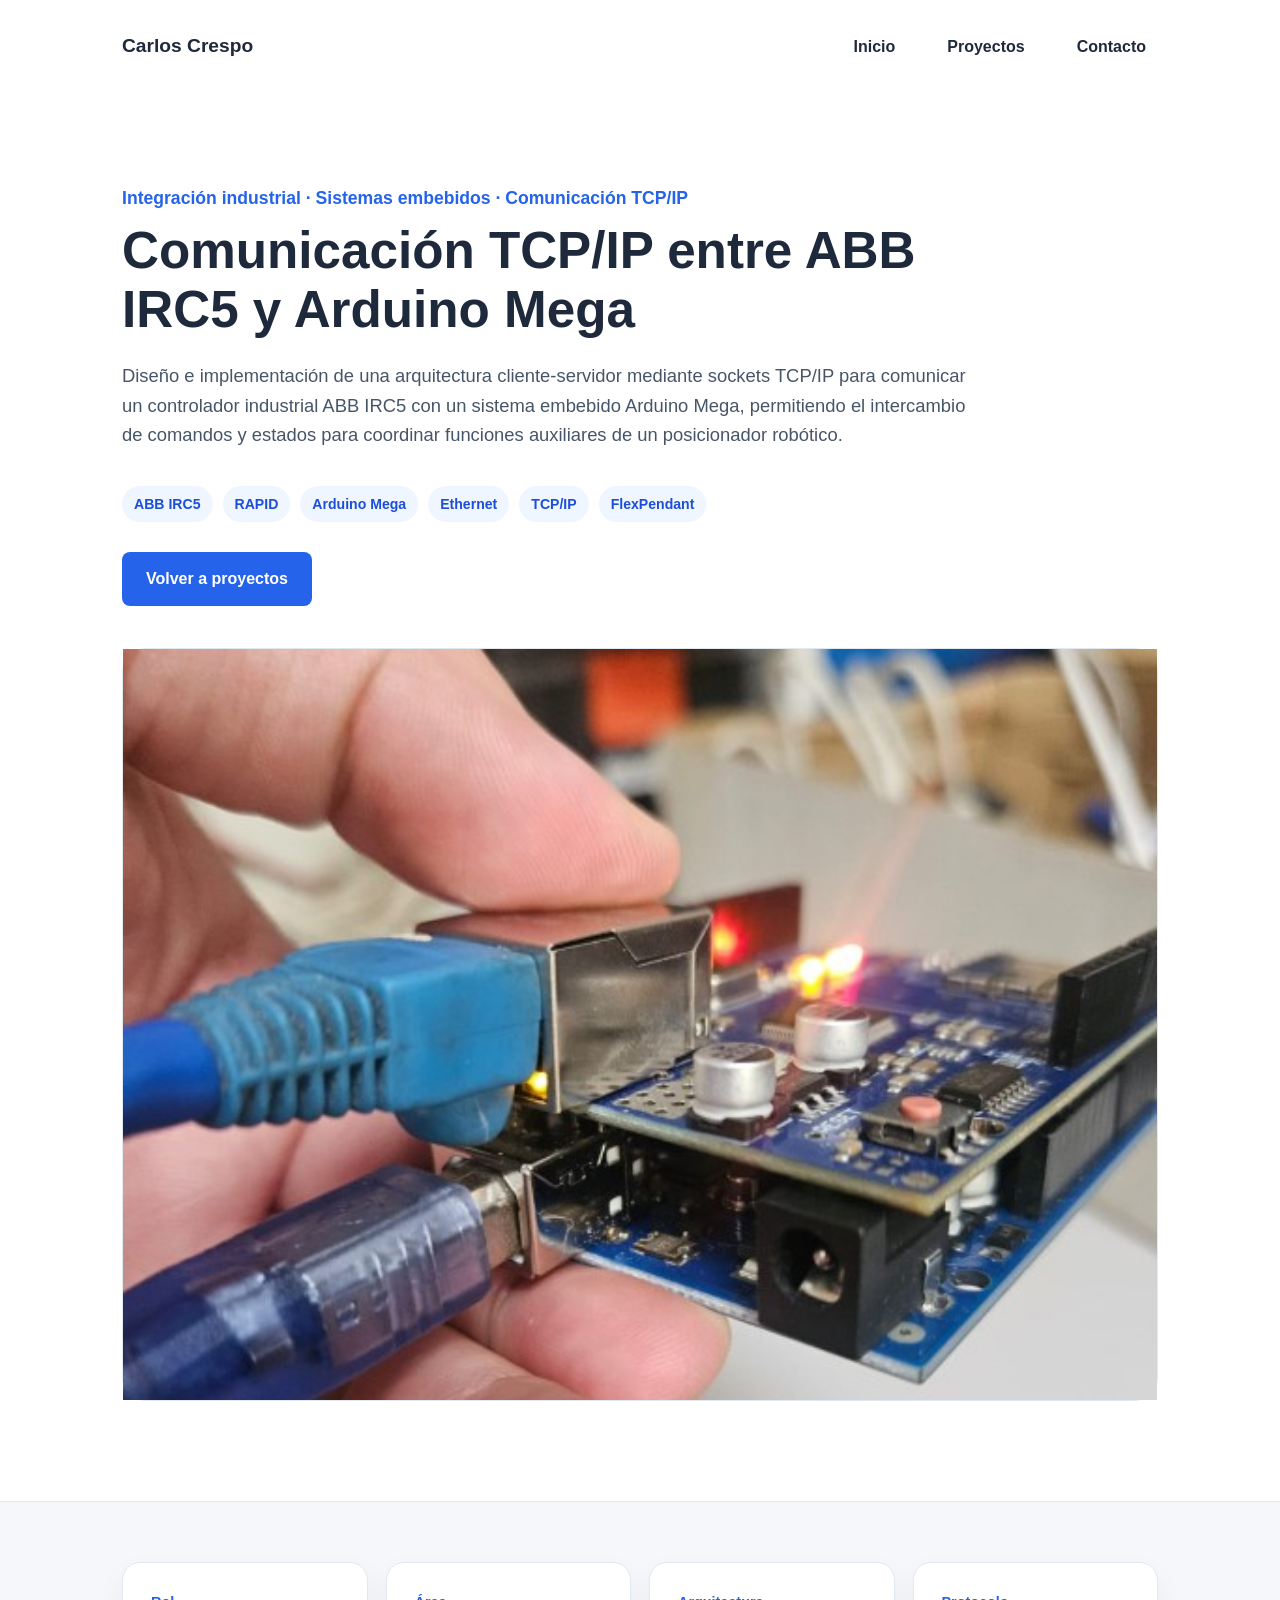
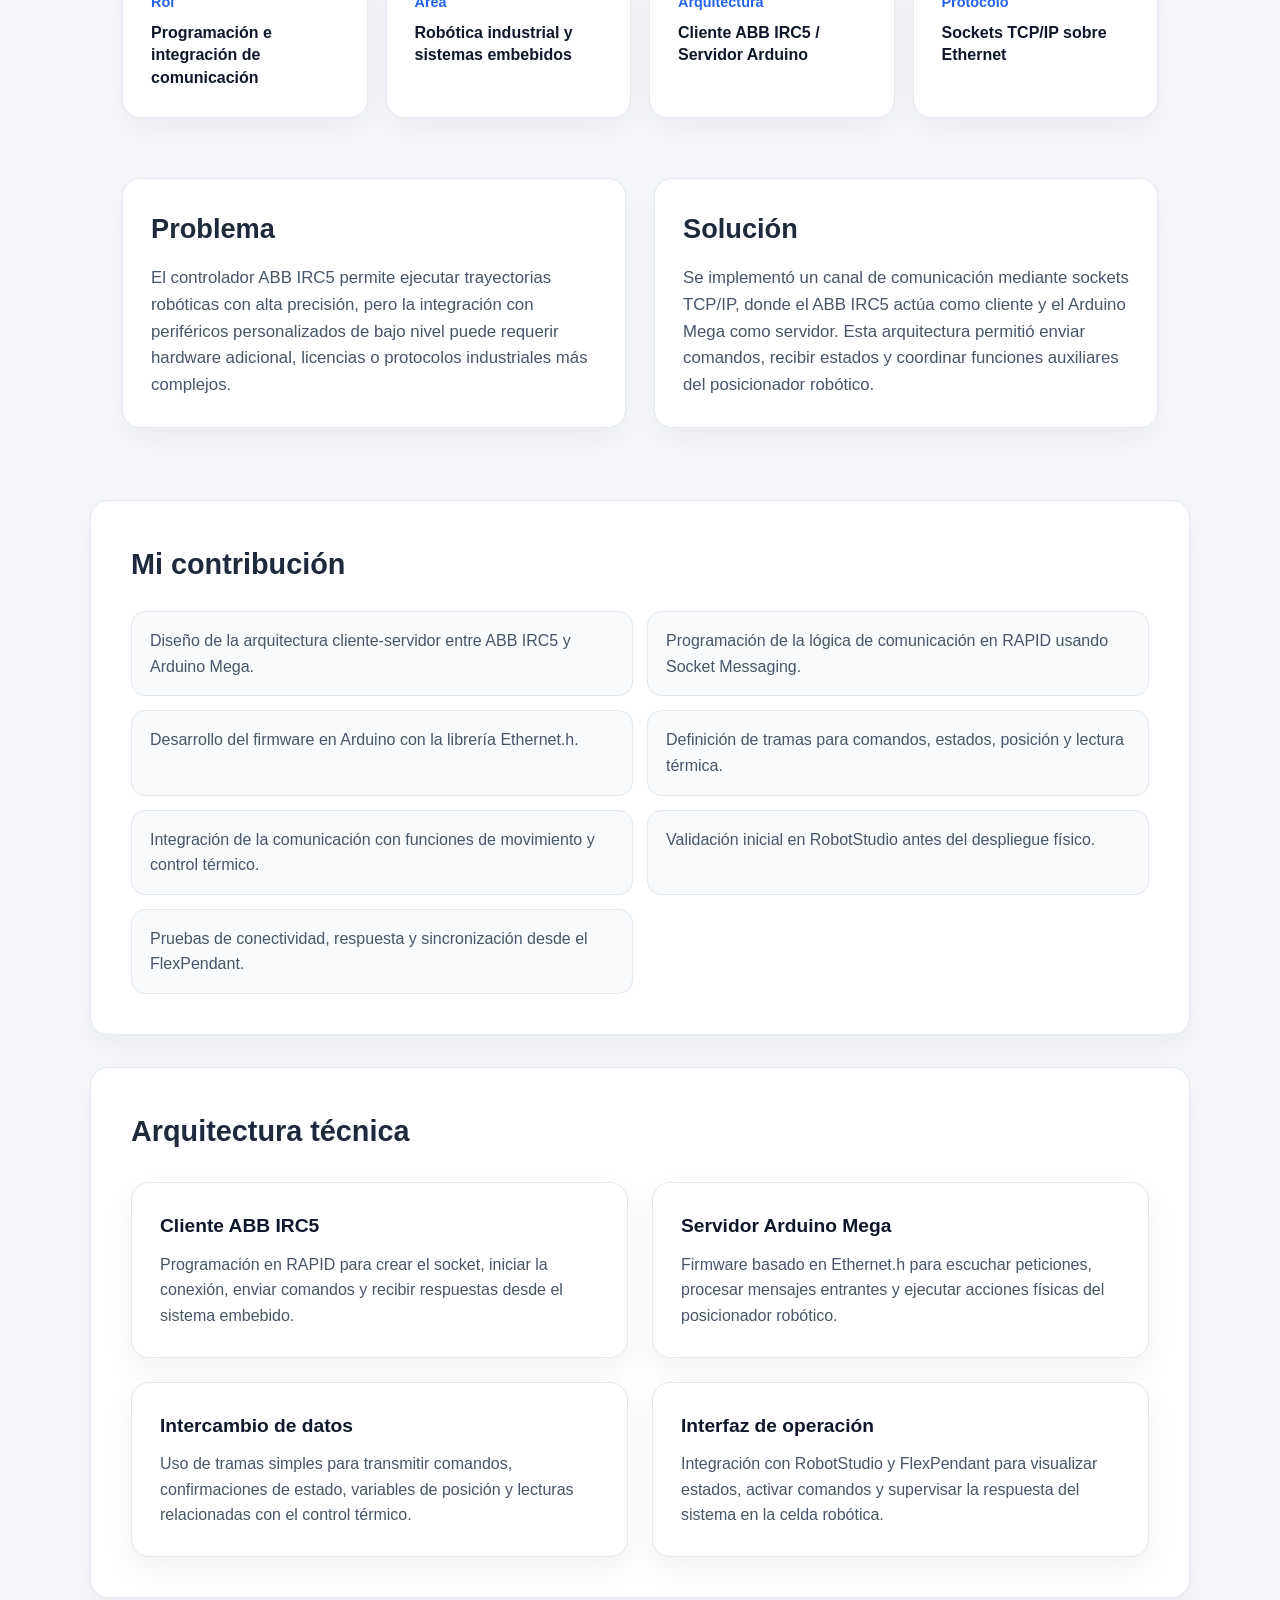
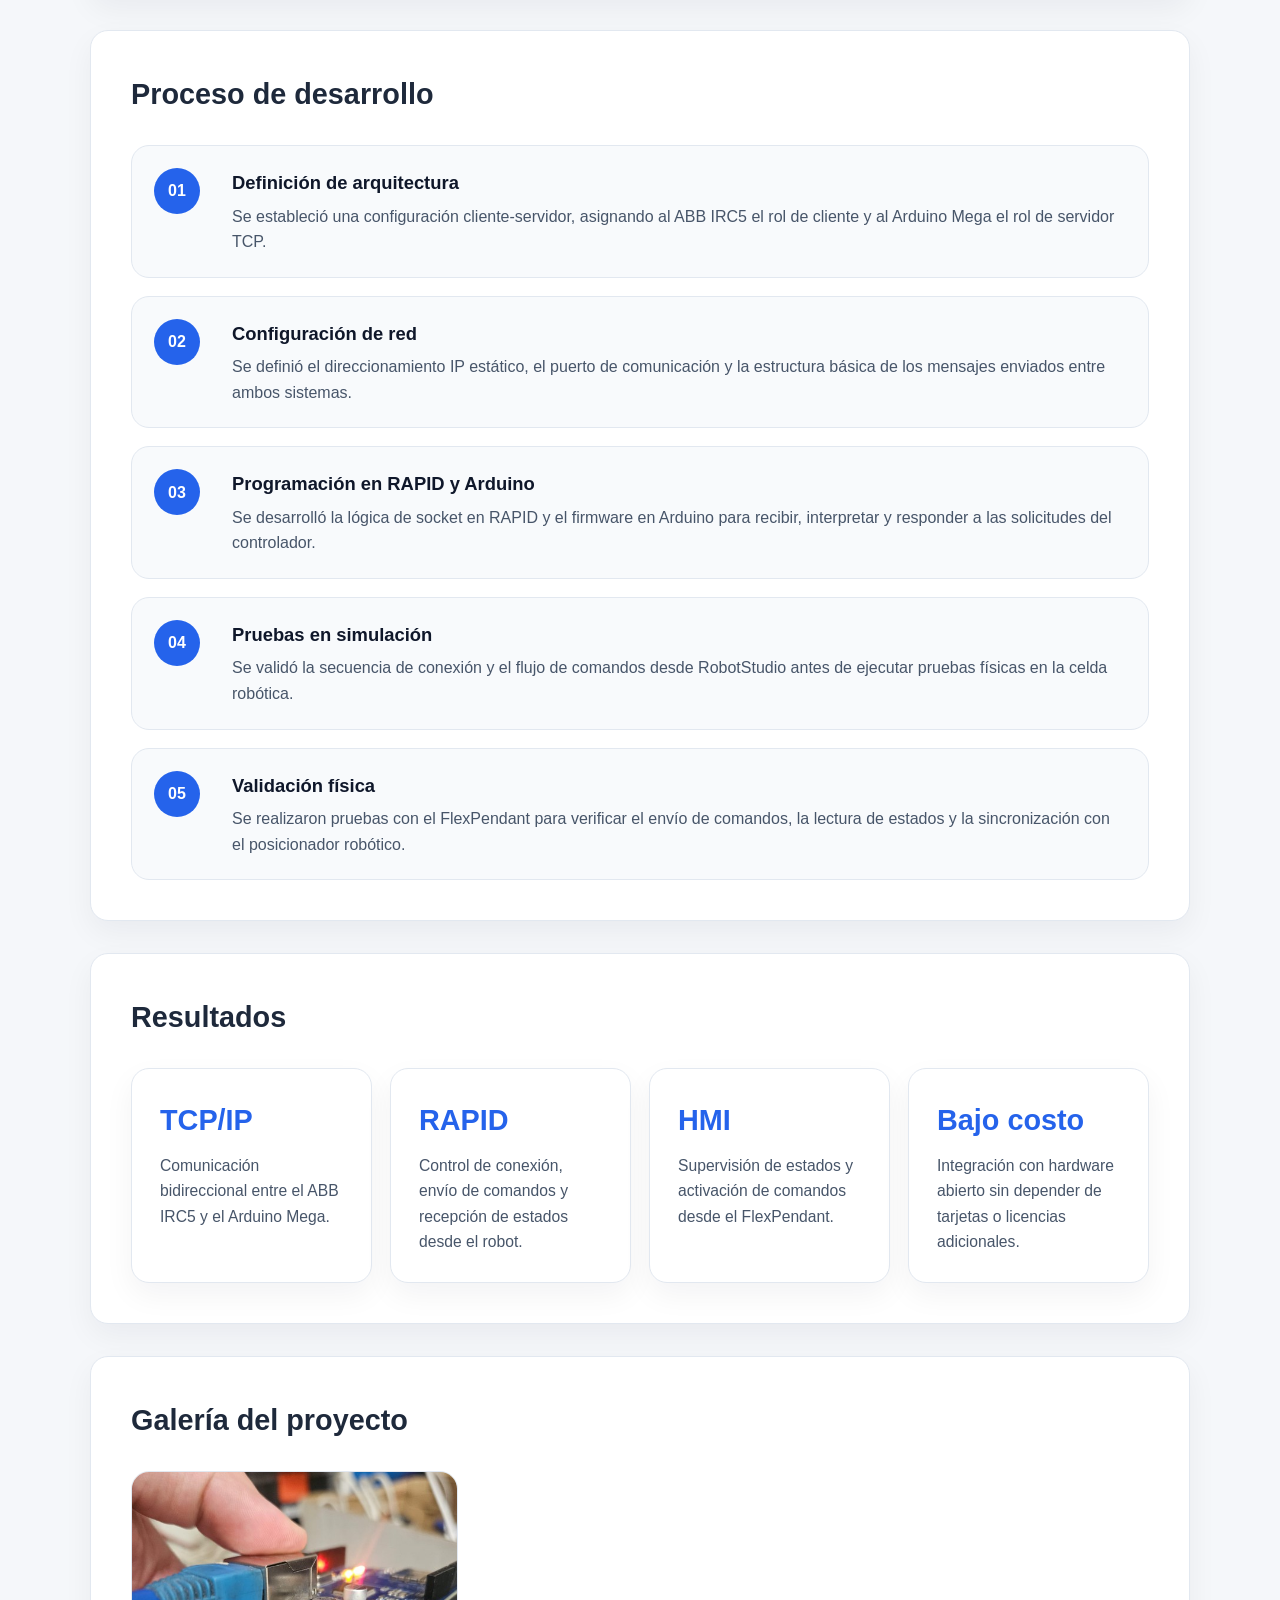
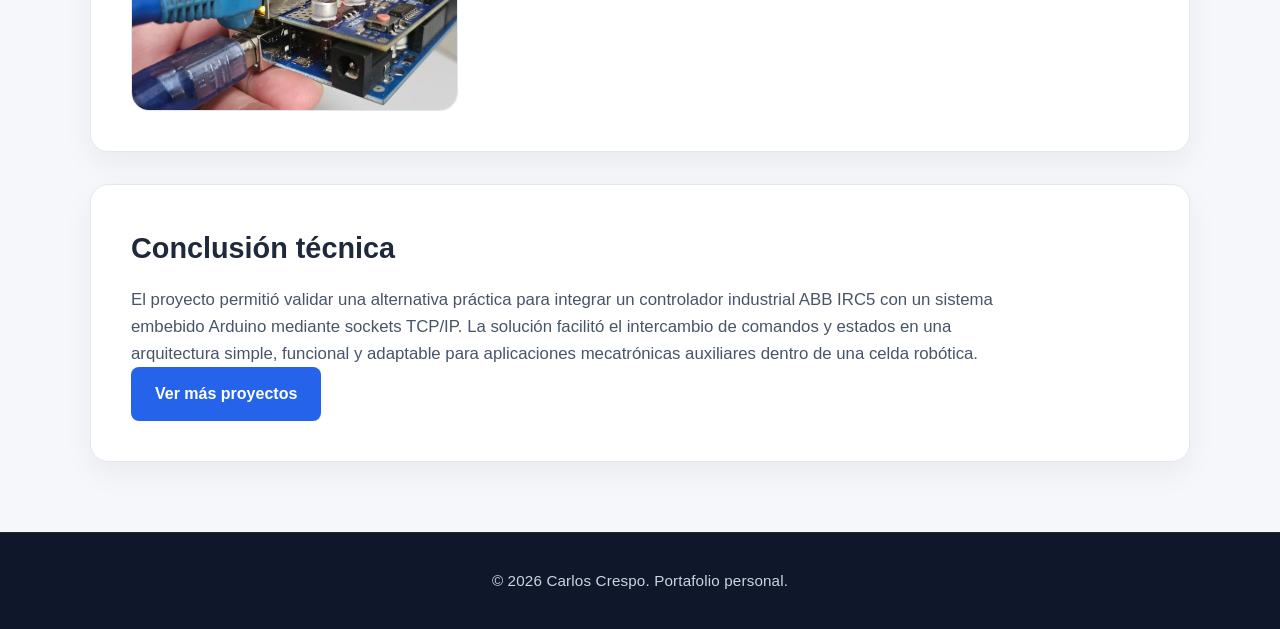
==== commit c99d60de: "ABB ARDUINO UPDATE" ====
--- a/projects/abb-arduino-tcp.html
+++ b/projects/abb-arduino-tcp.html
@@ -3,7 +3,7 @@
 <head>
     <meta charset="UTF-8">
     <meta name="viewport" content="width=device-width, initial-scale=1.0">
-    <title>Comunicación ABB Arduino TCP/IP| Carlos Crespo</title>
+    <title>Comunicación TCP/IP entre ABB IRC5 y Arduino Mega | Carlos Crespo</title>
     <link rel="stylesheet" href="../style.css">
 </head>
 
@@ -21,113 +21,246 @@
         </nav>
 
         <div class="project-hero">
-            <p class="intro">Proyecto de integración industrial y sistemas embebidos</p>
-            <h1>Comunicación ABB - Arduino mediante TCP/IP</h1>
+            <p class="intro">Integración industrial · Sistemas embebidos · Comunicación TCP/IP</p>
+
+            <h1>Comunicación TCP/IP entre ABB IRC5 y Arduino Mega</h1>
+
             <p class="description">
-                El proyecto consistió en el diseño e implementación de un puente de comunicación bidireccional en tiempo real mediante
-                Sockets TCP/IP entre un controlador industrial ABB IRC5 y un sistema embebido Arduino Mega.<br>
-                El objetivo principal fue establecer un canal de datos en una configuración Cliente-Servidor para coordinar de forma segura funciones auxiliares,  
-                específicamente la sincronización de movimientos de un posicionador robótico.
+                Diseño e implementación de una arquitectura cliente-servidor mediante sockets TCP/IP
+                para comunicar un controlador industrial ABB IRC5 con un sistema embebido Arduino Mega,
+                permitiendo el intercambio de comandos y estados para coordinar funciones auxiliares
+                de un posicionador robótico.
             </p>
+
+            <div class="project-tags">
+                <span>ABB IRC5</span>
+                <span>RAPID</span>
+                <span>Arduino Mega</span>
+                <span>Ethernet</span>
+                <span>TCP/IP</span>
+                <span>FlexPendant</span>
+            </div>
 
             <a href="../index.html#projects" class="button">Volver a proyectos</a>
             
             <div class="project-hero-media">
                 <img 
                     src="../assets/img/project-hero/ABB_Arduino/Arduino_Ethernet.jpg"
-                    alt="Arquitectura de comunicación entre ABB IRC5 y Arduino">
-            </div>
-
+                    alt="Arquitectura de comunicación entre ABB IRC5 y Arduino Mega mediante TCP/IP">
+            </div>
         </div>
     </header>
 
     <main>
 
-        <section class="section project-detail">
-            <h2>Problema</h2>
+        <section class="section project-overview-grid">
+            <div class="overview-card">
+                <span>Rol</span>
+                <strong>Programación e integración de comunicación</strong>
+            </div>
+
+            <div class="overview-card">
+                <span>Área</span>
+                <strong>Robótica industrial y sistemas embebidos</strong>
+            </div>
+
+            <div class="overview-card">
+                <span>Arquitectura</span>
+                <strong>Cliente ABB IRC5 / Servidor Arduino</strong>
+            </div>
+
+            <div class="overview-card">
+                <span>Protocolo</span>
+                <strong>Sockets TCP/IP sobre Ethernet</strong>
+            </div>
+        </section>
+
+
+        <section class="section project-split">
+            <article class="project-info-card">
+                <h2>Problema</h2>
+                <p>
+                    El controlador ABB IRC5 permite ejecutar trayectorias robóticas con alta precisión,
+                    pero la integración con periféricos personalizados de bajo nivel puede requerir
+                    hardware adicional, licencias o protocolos industriales más complejos.
+                </p>
+            </article>
+
+            <article class="project-info-card">
+                <h2>Solución</h2>
+                <p>
+                    Se implementó un canal de comunicación mediante sockets TCP/IP, donde el ABB IRC5
+                    actúa como cliente y el Arduino Mega como servidor. Esta arquitectura permitió enviar
+                    comandos, recibir estados y coordinar funciones auxiliares del posicionador robótico.
+                </p>
+            </article>
+        </section>
+
+
+        <section class="section project-detail">
+            <h2>Mi contribución</h2>
+
+            <div class="contribution-list">
+                <div>Diseño de la arquitectura cliente-servidor entre ABB IRC5 y Arduino Mega.</div>
+                <div>Programación de la lógica de comunicación en RAPID usando Socket Messaging.</div>
+                <div>Desarrollo del firmware en Arduino con la librería Ethernet.h.</div>
+                <div>Definición de tramas para comandos, estados, posición y lectura térmica.</div>
+                <div>Integración de la comunicación con funciones de movimiento y control térmico.</div>
+                <div>Validación inicial en RobotStudio antes del despliegue físico.</div>
+                <div>Pruebas de conectividad, respuesta y sincronización desde el FlexPendant.</div>
+            </div>
+        </section>
+
+
+        <section class="section project-detail">
+            <h2>Arquitectura técnica</h2>
+
+            <div class="tech-grid">
+                <article class="tech-card">
+                    <h3>Cliente ABB IRC5</h3>
+                    <p>
+                        Programación en RAPID para crear el socket, iniciar la conexión,
+                        enviar comandos y recibir respuestas desde el sistema embebido.
+                    </p>
+                </article>
+
+                <article class="tech-card">
+                    <h3>Servidor Arduino Mega</h3>
+                    <p>
+                        Firmware basado en Ethernet.h para escuchar peticiones, procesar mensajes
+                        entrantes y ejecutar acciones físicas del posicionador robótico.
+                    </p>
+                </article>
+
+                <article class="tech-card">
+                    <h3>Intercambio de datos</h3>
+                    <p>
+                        Uso de tramas simples para transmitir comandos, confirmaciones de estado,
+                        variables de posición y lecturas relacionadas con el control térmico.
+                    </p>
+                </article>
+
+                <article class="tech-card">
+                    <h3>Interfaz de operación</h3>
+                    <p>
+                        Integración con RobotStudio y FlexPendant para visualizar estados,
+                        activar comandos y supervisar la respuesta del sistema en la celda robótica.
+                    </p>
+                </article>
+            </div>
+        </section>
+
+
+        <section class="section project-detail">
+            <h2>Proceso de desarrollo</h2>
+
+            <div class="timeline">
+                <div class="timeline-item">
+                    <span>01</span>
+                    <div>
+                        <h3>Definición de arquitectura</h3>
+                        <p>
+                            Se estableció una configuración cliente-servidor, asignando al ABB IRC5
+                            el rol de cliente y al Arduino Mega el rol de servidor TCP.
+                        </p>
+                    </div>
+                </div>
+
+                <div class="timeline-item">
+                    <span>02</span>
+                    <div>
+                        <h3>Configuración de red</h3>
+                        <p>
+                            Se definió el direccionamiento IP estático, el puerto de comunicación
+                            y la estructura básica de los mensajes enviados entre ambos sistemas.
+                        </p>
+                    </div>
+                </div>
+
+                <div class="timeline-item">
+                    <span>03</span>
+                    <div>
+                        <h3>Programación en RAPID y Arduino</h3>
+                        <p>
+                            Se desarrolló la lógica de socket en RAPID y el firmware en Arduino
+                            para recibir, interpretar y responder a las solicitudes del controlador.
+                        </p>
+                    </div>
+                </div>
+
+                <div class="timeline-item">
+                    <span>04</span>
+                    <div>
+                        <h3>Pruebas en simulación</h3>
+                        <p>
+                            Se validó la secuencia de conexión y el flujo de comandos desde RobotStudio
+                            antes de ejecutar pruebas físicas en la celda robótica.
+                        </p>
+                    </div>
+                </div>
+
+                <div class="timeline-item">
+                    <span>05</span>
+                    <div>
+                        <h3>Validación física</h3>
+                        <p>
+                            Se realizaron pruebas con el FlexPendant para verificar el envío de comandos,
+                            la lectura de estados y la sincronización con el posicionador robótico.
+                        </p>
+                    </div>
+                </div>
+            </div>
+        </section>
+
+
+        <section class="section project-detail">
+            <h2>Resultados</h2>
+
+            <div class="results-grid">
+                <article class="result-card">
+                    <strong>TCP/IP</strong>
+                    <p>Comunicación bidireccional entre el ABB IRC5 y el Arduino Mega.</p>
+                </article>
+
+                <article class="result-card">
+                    <strong>RAPID</strong>
+                    <p>Control de conexión, envío de comandos y recepción de estados desde el robot.</p>
+                </article>
+
+                <article class="result-card">
+                    <strong>HMI</strong>
+                    <p>Supervisión de estados y activación de comandos desde el FlexPendant.</p>
+                </article>
+
+                <article class="result-card">
+                    <strong>Bajo costo</strong>
+                    <p>Integración con hardware abierto sin depender de tarjetas o licencias adicionales.</p>
+                </article>
+            </div>
+        </section>
+
+
+        <section class="section project-detail">
+            <h2>Galería del proyecto</h2>
+
+            <div class="project-gallery">
+                <img 
+                    src="../assets/img/project-hero/ABB_Arduino/Arduino_Ethernet.jpg"
+                    alt="Diagrama o montaje de comunicación Ethernet entre ABB IRC5 y Arduino Mega">
+            </div>
+        </section>
+
+
+        <section class="section project-detail final-project-note">
+            <h2>Conclusión técnica</h2>
             <p>
-                Los controladores industriales como el ABB IRC5 ofrecen una precisión milimétrica en control de trayectorias, pero presentan 
-                limitaciones o costos elevados al integrarse con periféricos personalizados de bajo nivel, como sistemas de monitoreo térmico 
-                dedicado. <br>
-                El desafío radicaba en desarrollar un enlace de comunicación confiable que no requiriera de licencias o protocolos
-                industriales complejos (como EtherNet/IP), los cuales habrían sobrecargado la capacidad de procesamiento del microcontrolador 
-                Arduino y condicionado el presupuesto del proyecto.
+                El proyecto permitió validar una alternativa práctica para integrar un controlador industrial
+                ABB IRC5 con un sistema embebido Arduino mediante sockets TCP/IP. La solución facilitó el
+                intercambio de comandos y estados en una arquitectura simple, funcional y adaptable para
+                aplicaciones mecatrónicas auxiliares dentro de una celda robótica.
             </p>
-        </section>
-
-        <section class="section project-detail">
-            <h2>Solución</h2>
-            <p>
-                Se diseñó una arquitectura de red local utilizando Stream Sockets bajo el protocolo TCP, configurada en un modelo Cliente-Servidor. 
-                Para optimizar el rendimiento y evitar dependencias de sensores o drivers de pago, el Arduino Mega se estableció como el Servidor 
-                (escuchando de forma pasiva en un puerto específico), mientras que el controlador ABB IRC5 asumió el rol de Cliente, iniciando la
-                conexión de red de forma directa.<br>
-                Esta estructura permitió el intercambio directo de tramas de bytes puros para el envío de comandos y la recepción de estados del sistema
-                en tiempo real, garantizando la fluidez necesaria para el control térmico coordinado y la alineación de movimientos mecánicos del 
-                posicionador robótico.
-            </p>
-        </section>
-
-        <section class="section project-detail">
-            <h2>Mi contribución</h2>
-            <p>
-                Dentro del equipo, me encargué del desarrollo del software de conectividad y la lógica de control en ambos extremos de la arquitectura,
-                asegurando que la comunicación fuera robusta y libre de errores de lectura:<br><br>
-
-                <b>Desarrollo en RAPID (Lado Cliente):</b> Programé el manejo de la red en el entorno del robot industrial mediante las instrucciones 
-                de Socket Messaging de ABB (SocketCreate y SocketConnect), estructurando el flujo para el envío seguro de comandos y la recepción síncrona
-                de las confirmaciones de estado.<br><br>
-
-                <b>Desarrollo en ARDUINO (Lado Servidor):</b> Escribí el firmware para el Arduino Mega empleando la librería Ethernet.h. Configuré las instancias
-                de EthernetServer y EthernetClient para procesar las peticiones del robot, ejecutando el desempaquetado (parsing) de los mensajes entrantes para
-                activar las tareas físicas de movimiento y control térmico del posicionador robótico.<br><br>
-
-                <b>Depuración e Integración Virtual/Física:</b> Realicé las pruebas iniciales de conectividad mediante la simulación en RobotStudio para validar 
-                la lógica del protocolo. Posteriormente, ejecuté el despliegue físico y la sintonización de tiempos de respuesta directamente en la celda
-                utilizando el FlexPendant.
-
-            </p>
-        </section>
-
-        <section class="section project-detail">
-            <h2>Proceso</h2>
-            <p>
-                El desarrollo del proyecto se ejecutó bajo un flujo de ingeniería dividido en tres etapas principales, orientadas a la conectividad 
-                robusta y la centralización del control.<br><br>
-
-                <b>Configuración de Red y Arquitectura Cliente-Servidor:</b> Diseñamos el direccionamiento IP estático para el controlador IRC5 y el
-                Arduino Mega. En esta fase, definimos la estructura de las tramas de datos y el mapeo de variables esenciales (coordenadas de posición y 
-                lecturas térmicas) que viajarían a través de los sockets TCP/IP.<br><br>
-
-                <b>Desarrollo de Lógica y Diseño de la Interfaz HMI:</b> Escribimos en paralelo el firmware en C++ y la lógica en RAPID para el intercambio 
-                de mensajes. Simultáneamente, diseñamos una aplicación de interfaz HMI personalizada para el FlexPendant, vinculando los datos recibidos por
-                el socket para desplegar en pantalla alertas de temperatura, el estado actual del posicionador robótico y los botones de activación de comandos
-                hacia el Arduino.<br><br>
-
-                <b>Validación de Campo y Monitoreo en Tiempo Real:</b> Realizamos el despliegue físico en la celda robótica, utilizando la aplicación diseñada
-                para operar el posicionador. Durante las pruebas, se verificó que las lecturas de temperatura y las variables de posición se reflejaran de forma
-                fluida en la pantalla, al mismo tiempo que se validó la respuesta inmediata del sistema al activar los comandos desde los botones de la Flexpendant.
-
-            </p>
-        </section>
-
-        <section class="section project-detail">
-            <h2>Resultados</h2>
-            <p>
-                <b>Sincronización Mecatrónica:</b> Se logró coordinar con precisión los movimientos de ejes del posicionador robótico con lo visualizado en la HMI,
-                ejecutando las transiciones de forma fluida y sin desfases gracias al intercambio directo de datos por los sockets TCP/IP.<br><br>
-
-                <b>Centralización del Monitoreo en Tiempo Real:</b> La aplicación diseñada para el FlexPendant permite al operador
-                supervisar las lecturas térmicas y los estados posicionales de forma instantánea, en un lazo de manera intuitiva y segura.<br><br>
-
-                <b>Optimización de Costos y Licenciamiento:</b> Se demostró la viabilidad técnica de expandir las capacidades de una celda industrial utilizando
-                hardware de código abierto (Arduino Mega), logrando un rendimiento óptimo de comunicación robusta sin la necesidad de invertir en licencias de
-                protocolos propietarios o tarjetas de expansión dedicadas.<br><br>
-
-                <b>Estabilidad y Alta Confiabilidad del Enlace:</b> Durante las jornadas de pruebas experimentales y operación continua,
-                la arquitectura Cliente-Servidor mantuvo una baja tasa de pérdida de paquetes y latencia, validando la estabilidad de los Raw Sockets para 
-                la integración mecatrónica de bajo nivel.
-            </p>
+
+            <a href="../index.html#projects" class="button">Ver más proyectos</a>
         </section>
 
     </main>
@@ -137,4 +270,4 @@
     </footer>
 
 </body>
-</html>
+</html>
--- a/style.css
+++ b/style.css
@@ -633,6 +633,193 @@
 
     .project-hero-media img {
     min-height: 220px;
+
+    .project-overview-grid,
+    .project-split,
+    .contribution-list,
+    .tech-grid,
+    .results-grid,
+    .project-gallery {
+        grid-template-columns: 1fr;
+    }
+
+    .timeline-item {
+        grid-template-columns: 1fr;
+    }
+
+    .project-gallery img {
+        height: auto;
     }
     
-}
+    }
+
+}
+
+/* ===== MEJORAS VISUALES PARA DETALLE DE PROYECTOS ===== */
+
+.project-hero .project-tags {
+    margin-bottom: 30px;
+}
+
+.project-overview-grid {
+    display: grid;
+    grid-template-columns: repeat(4, 1fr);
+    gap: 18px;
+    padding-top: 60px;
+    padding-bottom: 20px;
+}
+
+.overview-card,
+.project-info-card,
+.tech-card,
+.result-card {
+    background-color: #ffffff;
+    border: 1px solid #e2e8f0;
+    border-radius: 18px;
+    padding: 28px;
+    box-shadow: 0 12px 30px rgba(15, 23, 42, 0.05);
+}
+
+.overview-card span {
+    display: block;
+    color: #2563eb;
+    font-size: 0.9rem;
+    font-weight: 700;
+    margin-bottom: 8px;
+}
+
+.overview-card strong {
+    display: block;
+    color: #0f172a;
+    font-size: 1rem;
+    line-height: 1.4;
+}
+
+.project-split {
+    display: grid;
+    grid-template-columns: repeat(2, 1fr);
+    gap: 28px;
+    padding-top: 40px;
+    padding-bottom: 40px;
+}
+
+.project-info-card h2 {
+    font-size: 1.7rem;
+    margin-bottom: 14px;
+}
+
+.project-info-card p {
+    max-width: none;
+}
+
+.contribution-list {
+    display: grid;
+    grid-template-columns: repeat(2, 1fr);
+    gap: 14px;
+    margin-top: 24px;
+}
+
+.contribution-list div {
+    background-color: #f8fafc;
+    border: 1px solid #e2e8f0;
+    border-radius: 14px;
+    padding: 16px 18px;
+    color: #475569;
+    font-weight: 500;
+}
+
+.tech-grid {
+    display: grid;
+    grid-template-columns: repeat(2, 1fr);
+    gap: 24px;
+    margin-top: 28px;
+}
+
+.tech-card h3 {
+    font-size: 1.2rem;
+    margin-bottom: 10px;
+    color: #0f172a;
+}
+
+.tech-card p {
+    max-width: none;
+    font-size: 1rem;
+}
+
+.timeline {
+    display: grid;
+    gap: 18px;
+    margin-top: 28px;
+}
+
+.timeline-item {
+    display: grid;
+    grid-template-columns: 58px 1fr;
+    gap: 20px;
+    align-items: start;
+    background-color: #f8fafc;
+    border: 1px solid #e2e8f0;
+    border-radius: 18px;
+    padding: 22px;
+}
+
+.timeline-item span {
+    width: 46px;
+    height: 46px;
+    border-radius: 50%;
+    background-color: #2563eb;
+    color: #ffffff;
+    display: flex;
+    align-items: center;
+    justify-content: center;
+    font-weight: 800;
+}
+
+.timeline-item h3 {
+    font-size: 1.15rem;
+    margin-bottom: 6px;
+    color: #0f172a;
+}
+
+.timeline-item p {
+    max-width: none;
+    font-size: 1rem;
+}
+
+.results-grid {
+    display: grid;
+    grid-template-columns: repeat(4, 1fr);
+    gap: 18px;
+    margin-top: 28px;
+}
+
+.result-card strong {
+    display: block;
+    font-size: 1.8rem;
+    color: #2563eb;
+    margin-bottom: 10px;
+}
+
+.result-card p {
+    max-width: none;
+    font-size: 0.98rem;
+}
+
+.project-gallery {
+    display: grid;
+    grid-template-columns: repeat(3, 1fr);
+    gap: 18px;
+    margin-top: 28px;
+}
+
+.project-gallery img {
+    width: 100%;
+    height: 240px;
+    object-fit: cover;
+    border-radius: 18px;
+    border: 1px solid #e2e8f0;
+}
+
+.final-project-note {
+    margin-bottom: 70px;
+}
